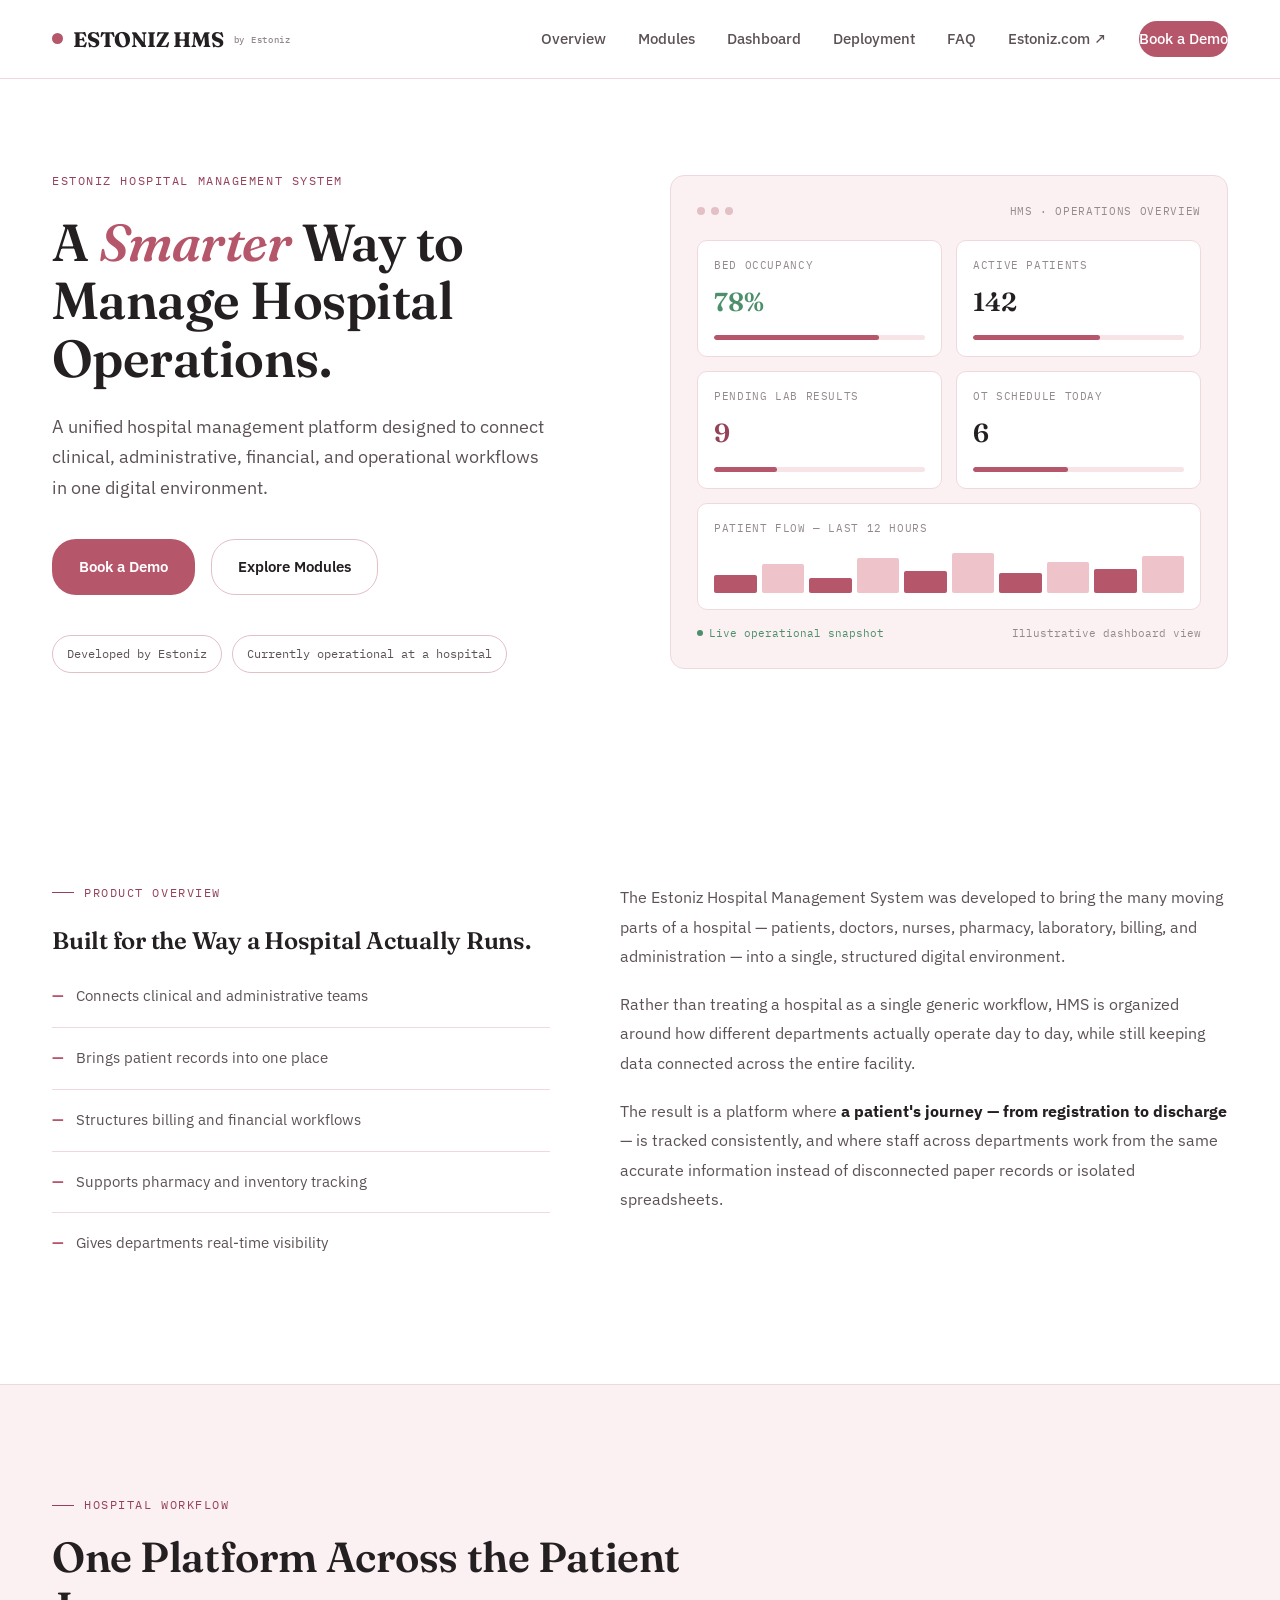
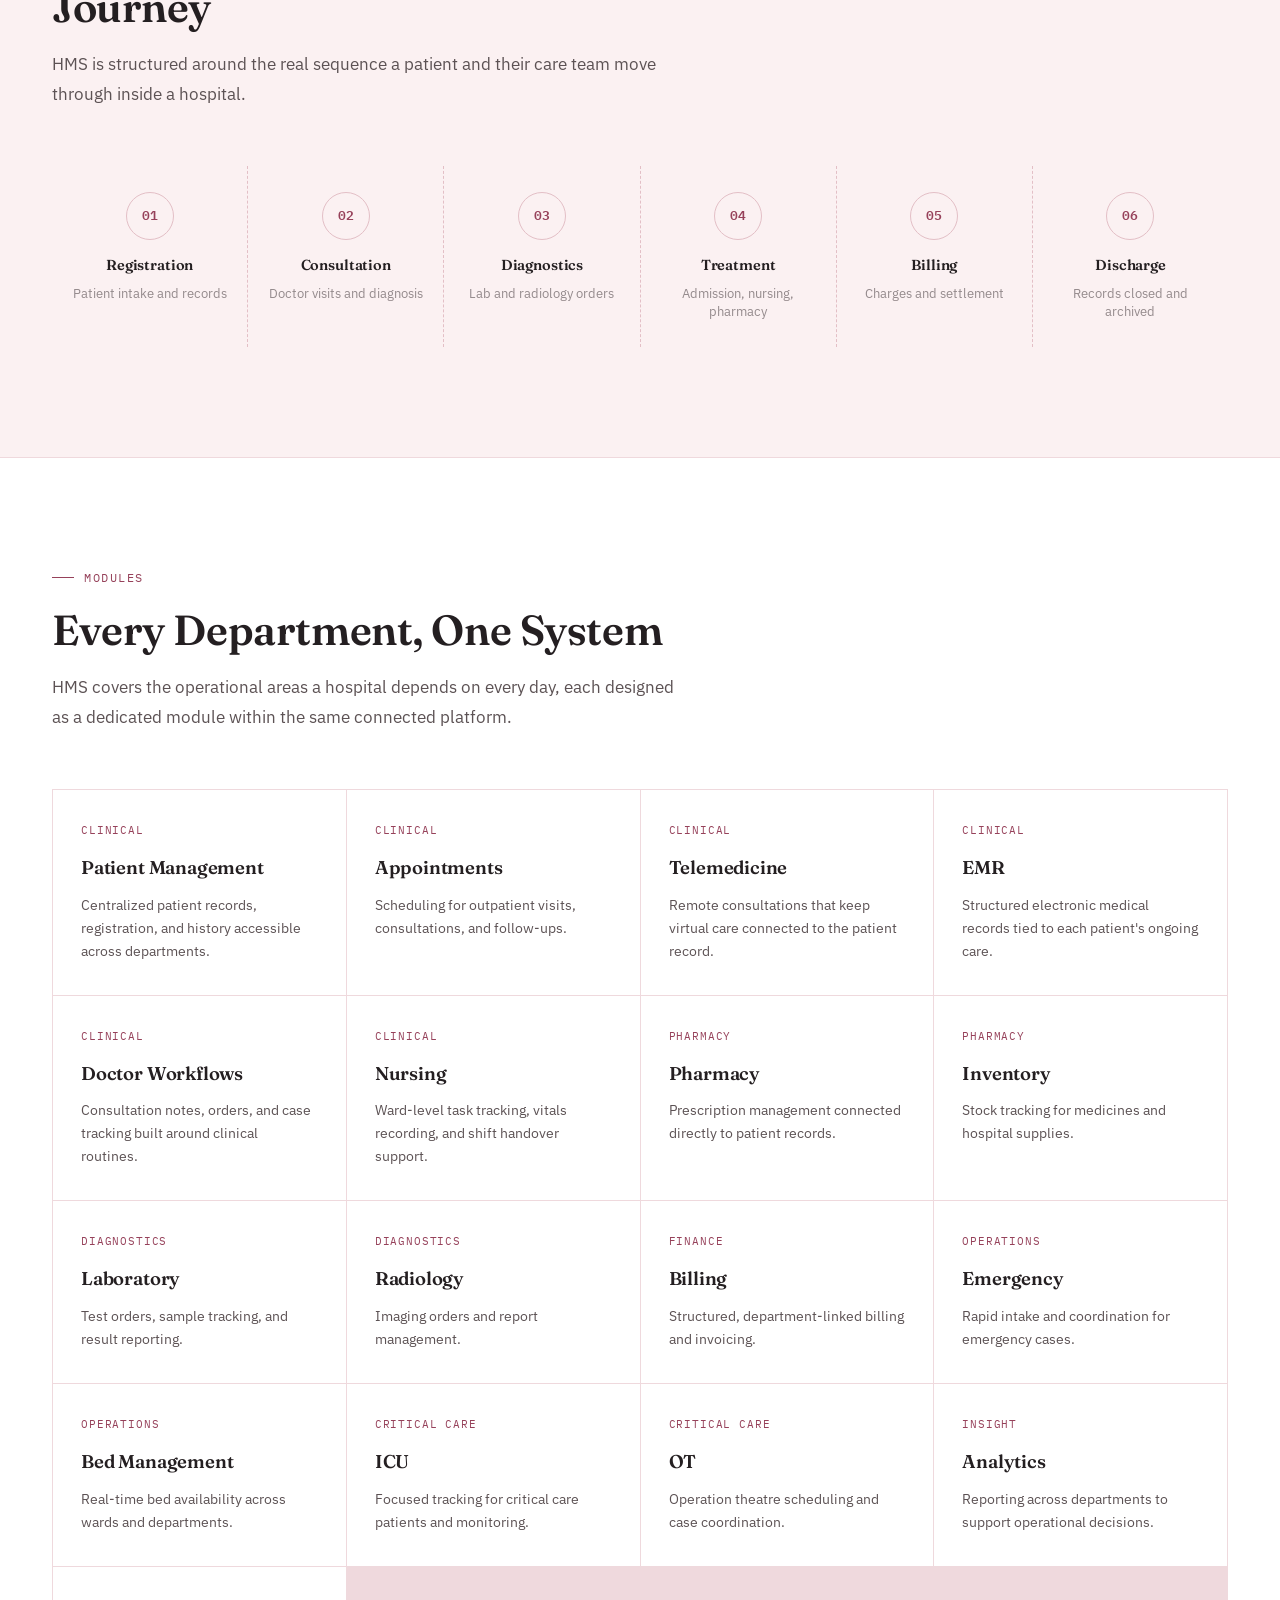
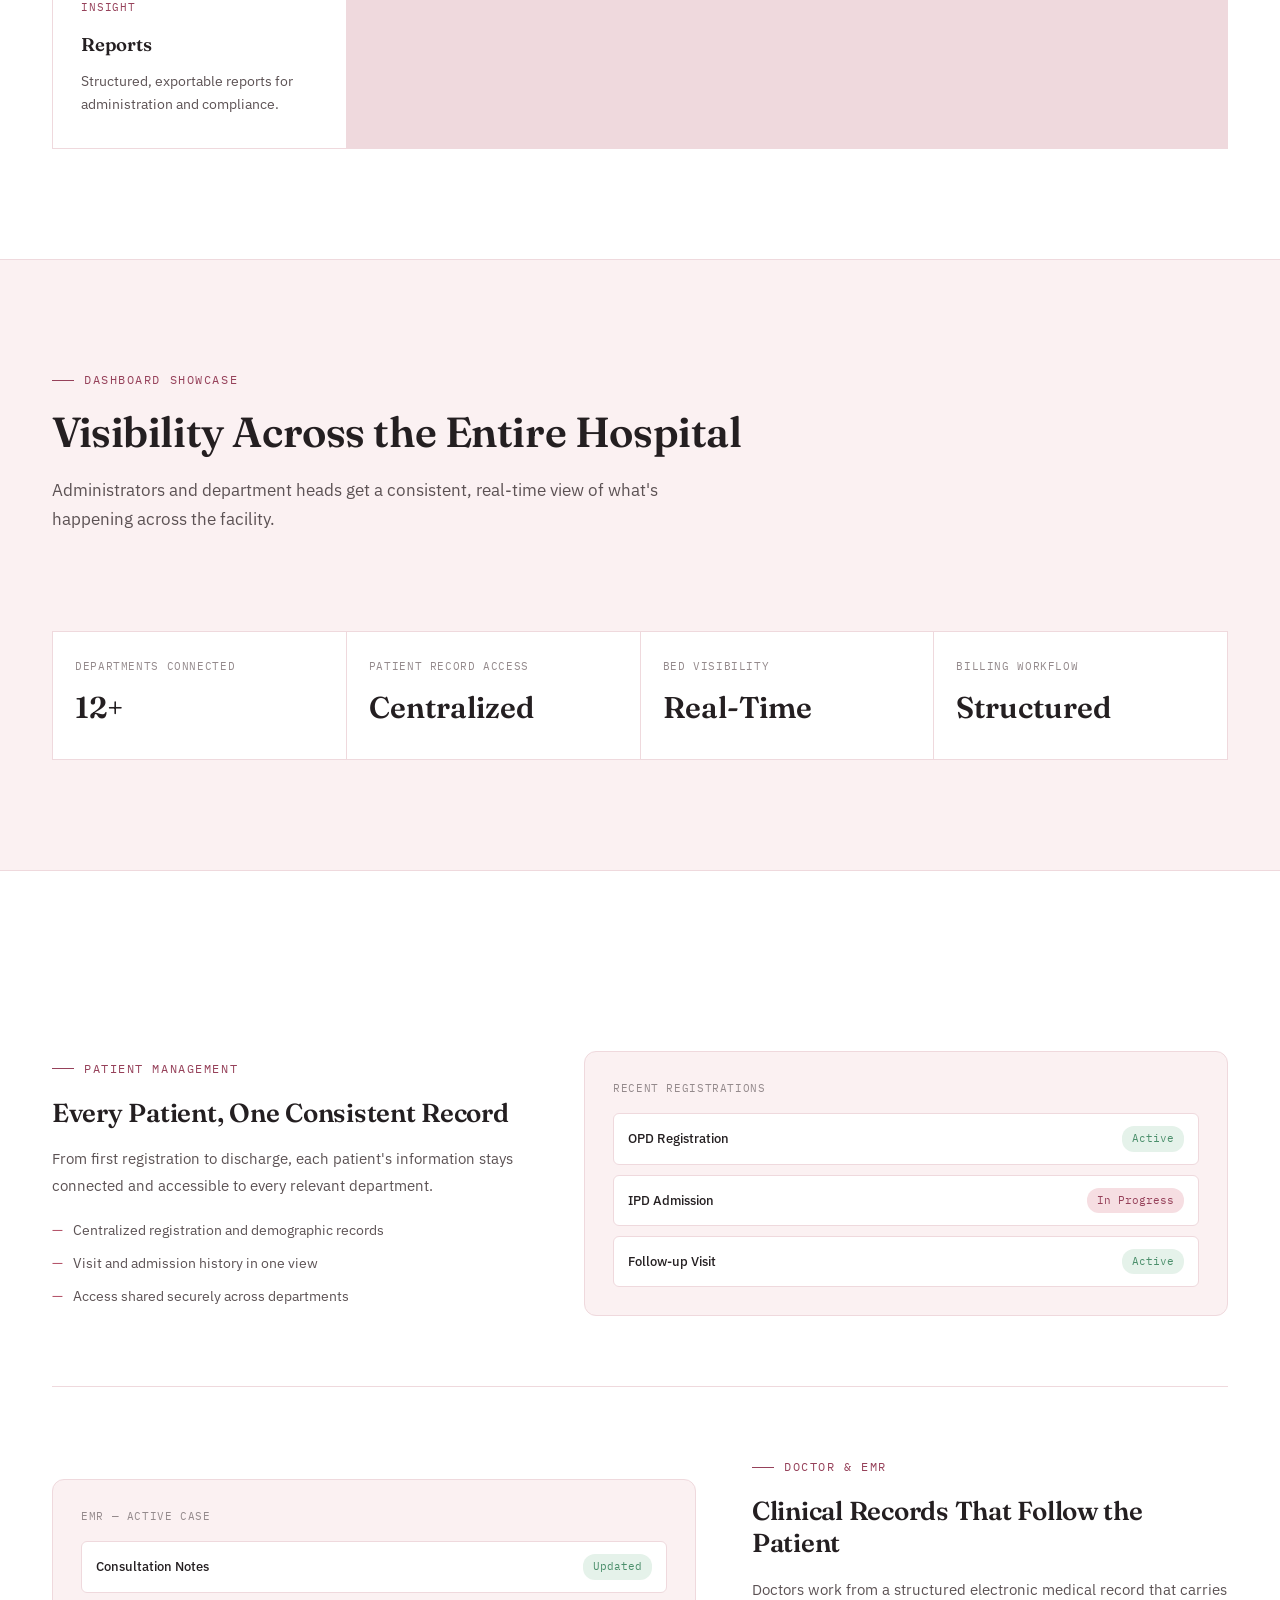
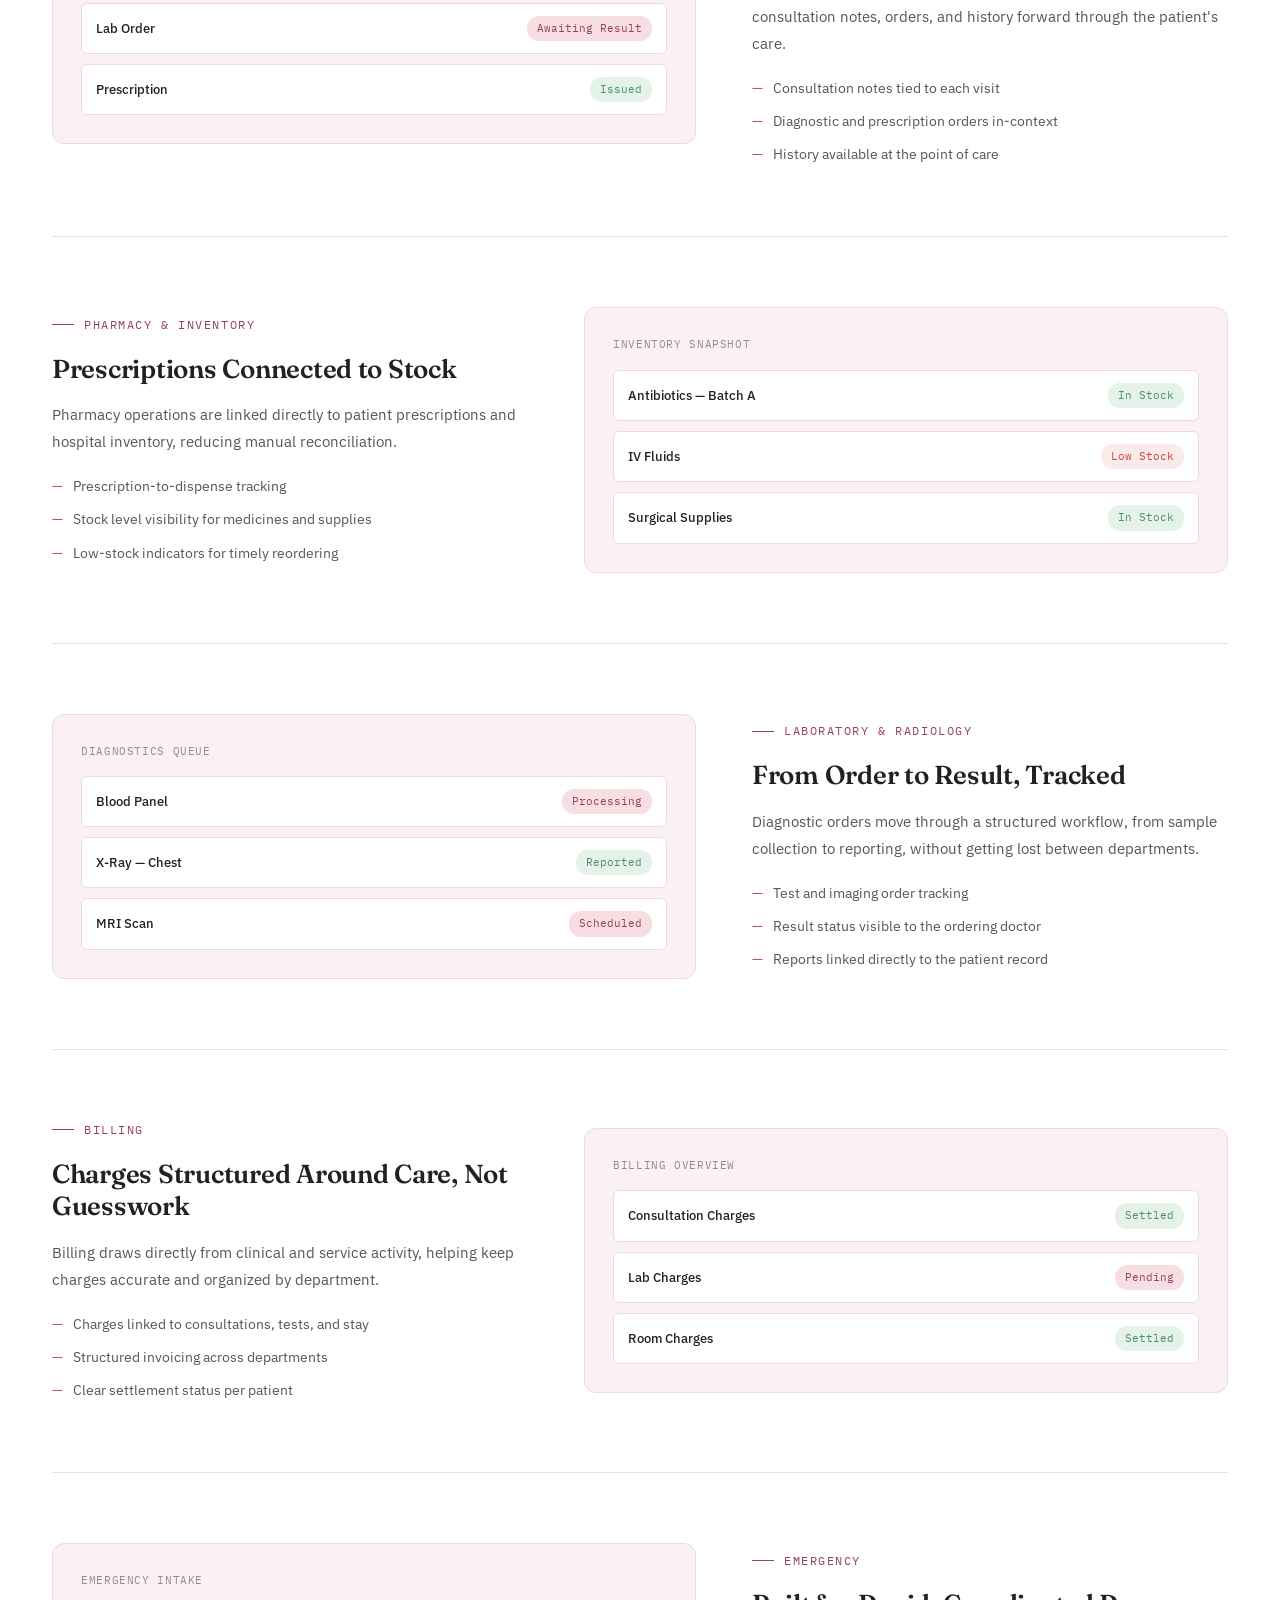
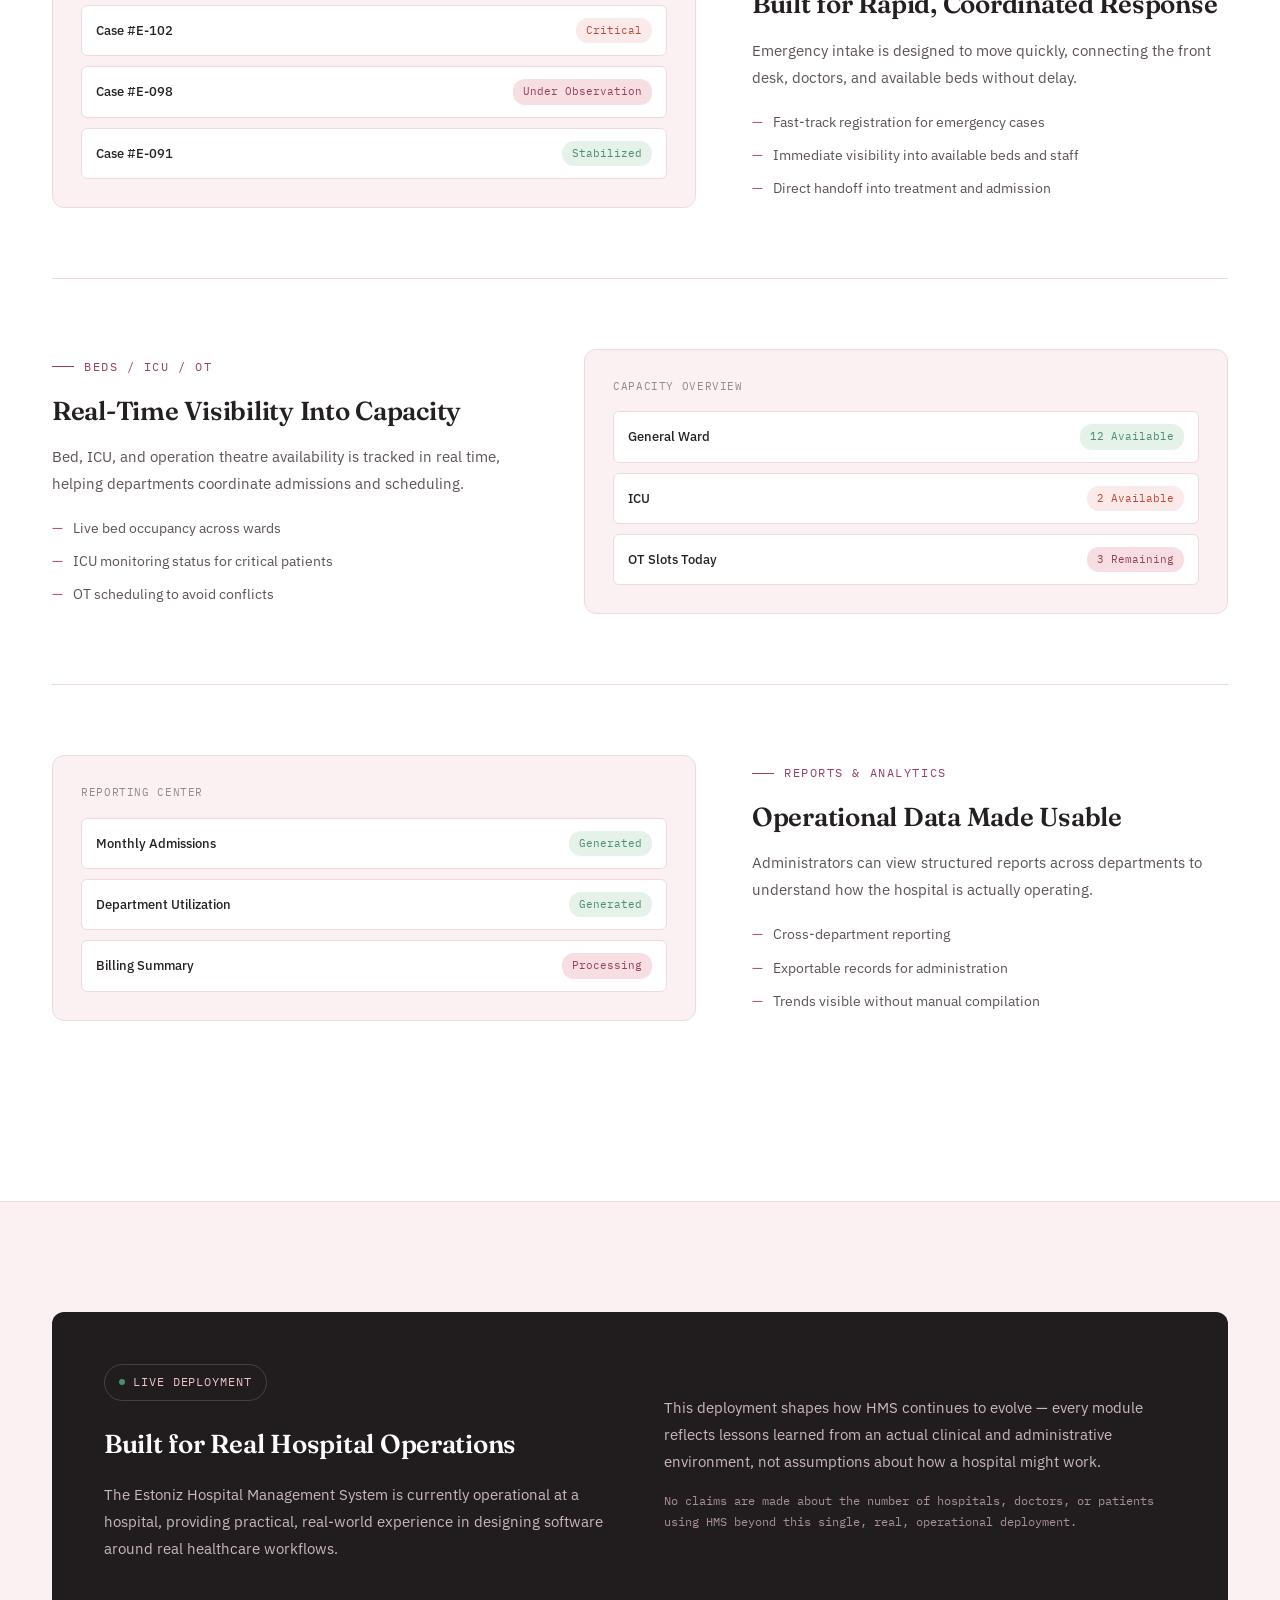
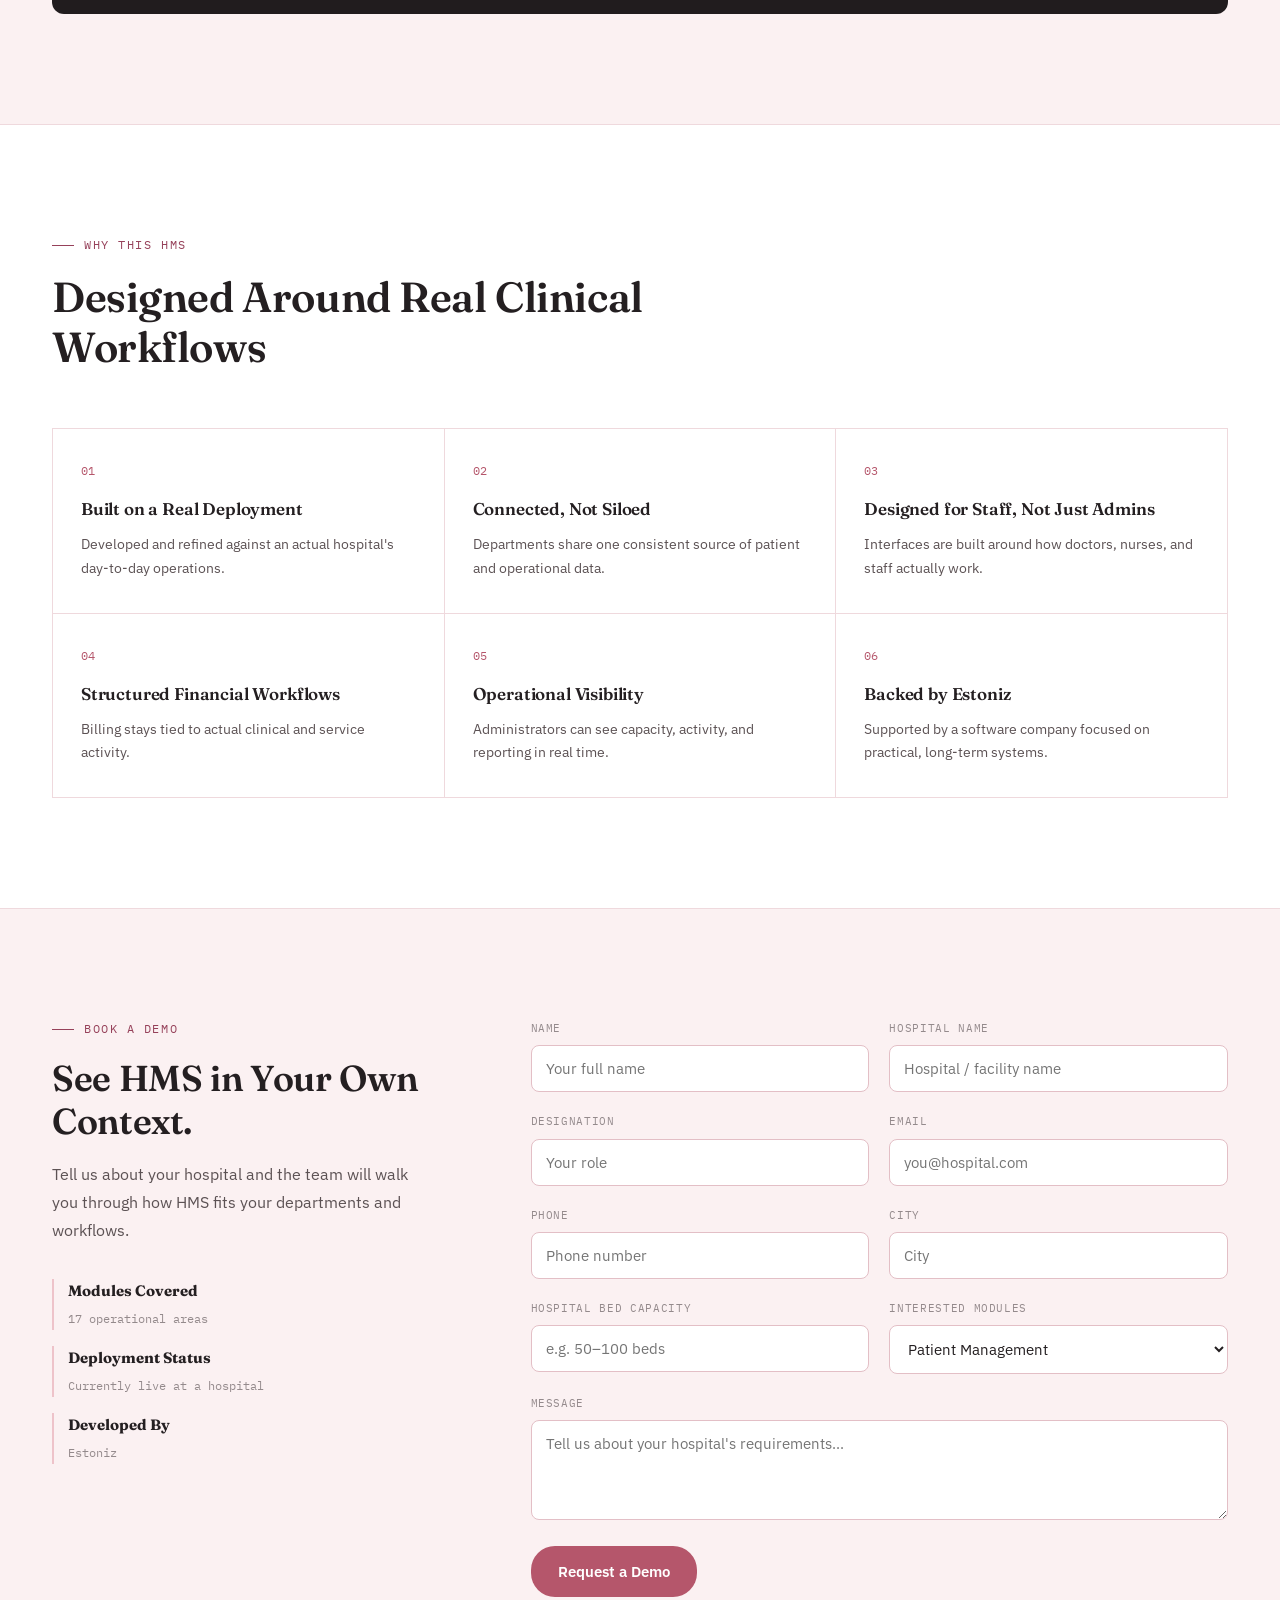
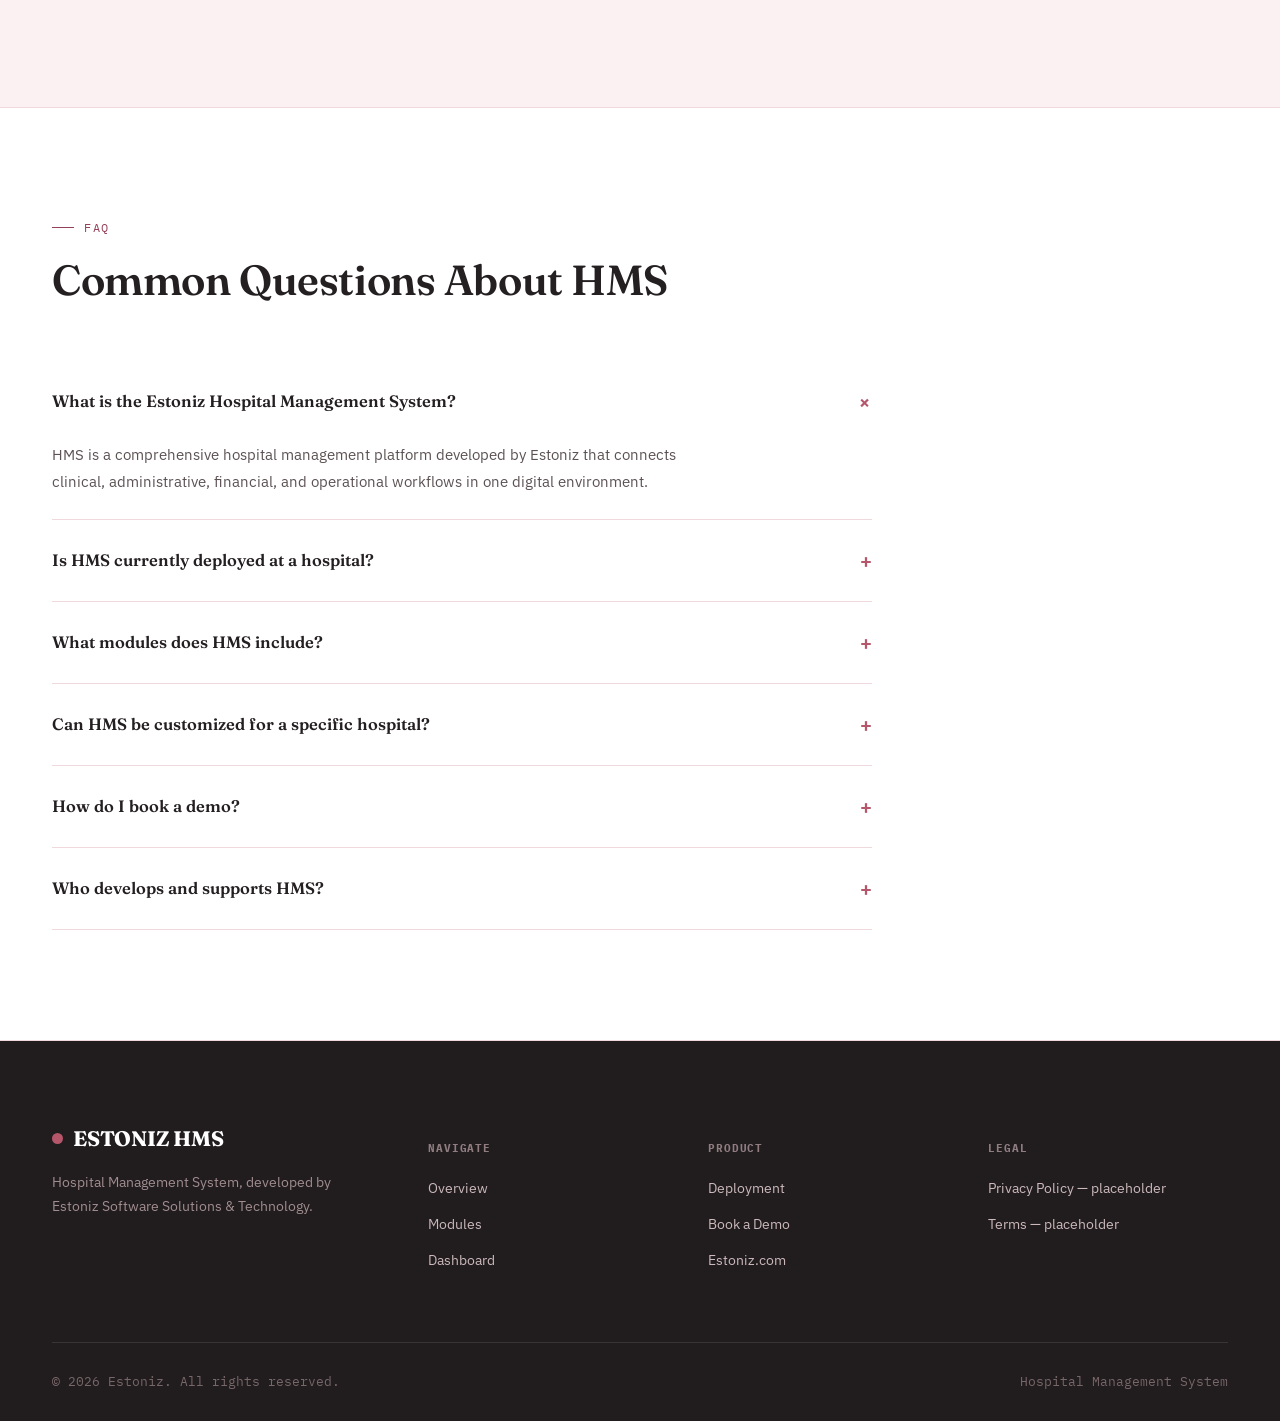
==== hms/index.html @ 1733ef95 "Publish current website project" ====
<!DOCTYPE html>
<html lang="en">
<head>
<meta charset="UTF-8">
<meta name="viewport" content="width=device-width, initial-scale=1.0">
<title>Estoniz HMS — Hospital Management System</title>
<meta name="description" content="A unified hospital management platform designed to connect clinical, administrative, financial, and operational workflows in one digital environment.">
<link rel="stylesheet" href="css/hms-style.css">
</head>
<body>

<header class="site-header">
  <div class="wrap nav">
    <a href="#top" class="logo"><span class="logo-mark"></span>ESTONIZ HMS<small>by Estoniz</small></a>
    <nav class="nav-links" id="navLinks">
      <a href="#top">Overview</a>
      <a href="#modules">Modules</a>
      <a href="#showcase">Dashboard</a>
      <a href="#deployment">Deployment</a>
      <a href="#faq">FAQ</a>
      <a href="../index.html">Estoniz.com ↗</a>
      <a href="#demo" class="nav-cta">Book a Demo</a>
    </nav>
    <button class="nav-toggle" id="navToggle" aria-label="Toggle menu"><span></span><span></span><span></span></button>
  </div>
</header>

<main id="top">

  <!-- ============ HERO ============ -->
  <section class="hero">
    <div class="wrap hero-grid">
      <div>
        <div class="hero-eyebrow">Estoniz Hospital Management System</div>
        <h1>A <em>Smarter</em> Way to Manage Hospital Operations.</h1>
        <p class="sub">A unified hospital management platform designed to connect clinical, administrative, financial, and operational workflows in one digital environment.</p>
        <div class="hero-actions">
          <a href="#demo" class="btn btn-primary">Book a Demo</a>
          <a href="#modules" class="btn btn-ghost">Explore Modules</a>
        </div>
        <div class="hero-tags">
          <span class="hero-tag">Developed by Estoniz</span>
          <span class="hero-tag">Currently operational at a hospital</span>
        </div>
      </div>
      <div class="dash-panel reveal">
        <div class="dash-topbar">
          <div class="dots"><span></span><span></span><span></span></div>
          <div class="title">HMS · OPERATIONS OVERVIEW</div>
        </div>
        <div class="dash-grid">
          <div class="dash-card">
            <div class="label">Bed Occupancy</div>
            <div class="value good">78%</div>
            <div class="bar"><span style="width:78%"></span></div>
          </div>
          <div class="dash-card">
            <div class="label">Active Patients</div>
            <div class="value">142</div>
            <div class="bar"><span style="width:60%"></span></div>
          </div>
          <div class="dash-card">
            <div class="label">Pending Lab Results</div>
            <div class="value warn">9</div>
            <div class="bar"><span style="width:30%"></span></div>
          </div>
          <div class="dash-card">
            <div class="label">OT Schedule Today</div>
            <div class="value">6</div>
            <div class="bar"><span style="width:45%"></span></div>
          </div>
        </div>
        <div class="dash-wide">
          <span class="label">Patient Flow — Last 12 Hours</span>
          <div class="pulse-row">
            <span style="height:40%"></span><span style="height:65%"></span><span style="height:35%"></span>
            <span style="height:80%"></span><span style="height:50%"></span><span style="height:90%"></span>
            <span style="height:45%"></span><span style="height:70%"></span><span style="height:55%"></span>
            <span style="height:85%"></span>
          </div>
        </div>
        <div class="dash-foot">
          <span class="live"><span class="d"></span>Live operational snapshot</span>
          <span>Illustrative dashboard view</span>
        </div>
      </div>
    </div>
  </section>

  <!-- ============ PRODUCT OVERVIEW ============ -->
  <section class="section">
    <div class="wrap overview-grid">
      <div class="reveal">
        <div class="eyebrow">Product Overview</div>
        <h2>Built for the Way a Hospital Actually Runs.</h2>
        <ul class="overview-list">
          <li><span class="mark">—</span>Connects clinical and administrative teams</li>
          <li><span class="mark">—</span>Brings patient records into one place</li>
          <li><span class="mark">—</span>Structures billing and financial workflows</li>
          <li><span class="mark">—</span>Supports pharmacy and inventory tracking</li>
          <li><span class="mark">—</span>Gives departments real-time visibility</li>
        </ul>
      </div>
      <div class="overview-copy reveal">
        <p>The Estoniz Hospital Management System was developed to bring the many moving parts of a hospital — patients, doctors, nurses, pharmacy, laboratory, billing, and administration — into a single, structured digital environment.</p>
        <p>Rather than treating a hospital as a single generic workflow, HMS is organized around how different departments actually operate day to day, while still keeping data connected across the entire facility.</p>
        <p>The result is a platform where <strong>a patient's journey — from registration to discharge</strong> — is tracked consistently, and where staff across departments work from the same accurate information instead of disconnected paper records or isolated spreadsheets.</p>
      </div>
    </div>
  </section>

  <!-- ============ HOSPITAL WORKFLOW ============ -->
  <section class="section blush">
    <div class="wrap">
      <div class="section-head reveal">
        <div class="eyebrow">Hospital Workflow</div>
        <h2>One Platform Across the Patient Journey</h2>
        <p class="lede">HMS is structured around the real sequence a patient and their care team move through inside a hospital.</p>
      </div>
      <div class="workflow-track reveal">
        <div class="workflow-step"><div class="wf-icon">01</div><h4>Registration</h4><p>Patient intake and records</p></div>
        <div class="workflow-step"><div class="wf-icon">02</div><h4>Consultation</h4><p>Doctor visits and diagnosis</p></div>
        <div class="workflow-step"><div class="wf-icon">03</div><h4>Diagnostics</h4><p>Lab and radiology orders</p></div>
        <div class="workflow-step"><div class="wf-icon">04</div><h4>Treatment</h4><p>Admission, nursing, pharmacy</p></div>
        <div class="workflow-step"><div class="wf-icon">05</div><h4>Billing</h4><p>Charges and settlement</p></div>
        <div class="workflow-step"><div class="wf-icon">06</div><h4>Discharge</h4><p>Records closed and archived</p></div>
      </div>
    </div>
  </section>

  <!-- ============ MODULES ============ -->
  <section class="section" id="modules">
    <div class="wrap">
      <div class="section-head reveal">
        <div class="eyebrow">Modules</div>
        <h2>Every Department, One System</h2>
        <p class="lede">HMS covers the operational areas a hospital depends on every day, each designed as a dedicated module within the same connected platform.</p>
      </div>
      <div class="module-grid reveal">
        <div class="module-card"><span class="m-eyebrow">Clinical</span><h3>Patient Management</h3><p>Centralized patient records, registration, and history accessible across departments.</p></div>
        <div class="module-card"><span class="m-eyebrow">Clinical</span><h3>Appointments</h3><p>Scheduling for outpatient visits, consultations, and follow-ups.</p></div>
        <div class="module-card"><span class="m-eyebrow">Clinical</span><h3>Telemedicine</h3><p>Remote consultations that keep virtual care connected to the patient record.</p></div>
        <div class="module-card"><span class="m-eyebrow">Clinical</span><h3>EMR</h3><p>Structured electronic medical records tied to each patient's ongoing care.</p></div>
        <div class="module-card"><span class="m-eyebrow">Clinical</span><h3>Doctor Workflows</h3><p>Consultation notes, orders, and case tracking built around clinical routines.</p></div>
        <div class="module-card"><span class="m-eyebrow">Clinical</span><h3>Nursing</h3><p>Ward-level task tracking, vitals recording, and shift handover support.</p></div>
        <div class="module-card"><span class="m-eyebrow">Pharmacy</span><h3>Pharmacy</h3><p>Prescription management connected directly to patient records.</p></div>
        <div class="module-card"><span class="m-eyebrow">Pharmacy</span><h3>Inventory</h3><p>Stock tracking for medicines and hospital supplies.</p></div>
        <div class="module-card"><span class="m-eyebrow">Diagnostics</span><h3>Laboratory</h3><p>Test orders, sample tracking, and result reporting.</p></div>
        <div class="module-card"><span class="m-eyebrow">Diagnostics</span><h3>Radiology</h3><p>Imaging orders and report management.</p></div>
        <div class="module-card"><span class="m-eyebrow">Finance</span><h3>Billing</h3><p>Structured, department-linked billing and invoicing.</p></div>
        <div class="module-card"><span class="m-eyebrow">Operations</span><h3>Emergency</h3><p>Rapid intake and coordination for emergency cases.</p></div>
        <div class="module-card"><span class="m-eyebrow">Operations</span><h3>Bed Management</h3><p>Real-time bed availability across wards and departments.</p></div>
        <div class="module-card"><span class="m-eyebrow">Critical Care</span><h3>ICU</h3><p>Focused tracking for critical care patients and monitoring.</p></div>
        <div class="module-card"><span class="m-eyebrow">Critical Care</span><h3>OT</h3><p>Operation theatre scheduling and case coordination.</p></div>
        <div class="module-card"><span class="m-eyebrow">Insight</span><h3>Analytics</h3><p>Reporting across departments to support operational decisions.</p></div>
        <div class="module-card"><span class="m-eyebrow">Insight</span><h3>Reports</h3><p>Structured, exportable reports for administration and compliance.</p></div>
      </div>
    </div>
  </section>

  <!-- ============ DASHBOARD SHOWCASE ============ -->
  <section class="section blush" id="showcase">
    <div class="wrap showcase-wrap">
      <div class="section-head reveal">
        <div class="eyebrow">Dashboard Showcase</div>
        <h2>Visibility Across the Entire Hospital</h2>
        <p class="lede">Administrators and department heads get a consistent, real-time view of what's happening across the facility.</p>
      </div>
      <div class="metric-row reveal">
        <div class="metric-card"><div class="m-label">Departments Connected</div><div class="m-value">12+</div></div>
        <div class="metric-card"><div class="m-label">Patient Record Access</div><div class="m-value">Centralized</div></div>
        <div class="metric-card"><div class="m-label">Bed Visibility</div><div class="m-value">Real-Time</div></div>
        <div class="metric-card"><div class="m-label">Billing Workflow</div><div class="m-value">Structured</div></div>
      </div>
    </div>
  </section>

  <!-- ============ DEEP MODULE SECTIONS ============ -->
  <section class="section">
    <div class="wrap">

      <div class="deep-module reveal">
        <div>
          <div class="eyebrow">Patient Management</div>
          <h3>Every Patient, One Consistent Record</h3>
          <p>From first registration to discharge, each patient's information stays connected and accessible to every relevant department.</p>
          <ul class="deep-features">
            <li>Centralized registration and demographic records</li>
            <li>Visit and admission history in one view</li>
            <li>Access shared securely across departments</li>
          </ul>
        </div>
        <div class="deep-visual">
          <div class="dv-title">Recent Registrations</div>
          <div class="dv-list">
            <div class="dv-row"><span class="dv-name">OPD Registration</span><span class="dv-status ok">Active</span></div>
            <div class="dv-row"><span class="dv-name">IPD Admission</span><span class="dv-status pending">In Progress</span></div>
            <div class="dv-row"><span class="dv-name">Follow-up Visit</span><span class="dv-status ok">Active</span></div>
          </div>
        </div>
      </div>

      <div class="deep-module reverse reveal">
        <div>
          <div class="eyebrow">Doctor &amp; EMR</div>
          <h3>Clinical Records That Follow the Patient</h3>
          <p>Doctors work from a structured electronic medical record that carries consultation notes, orders, and history forward through the patient's care.</p>
          <ul class="deep-features">
            <li>Consultation notes tied to each visit</li>
            <li>Diagnostic and prescription orders in-context</li>
            <li>History available at the point of care</li>
          </ul>
        </div>
        <div class="deep-visual">
          <div class="dv-title">EMR — Active Case</div>
          <div class="dv-list">
            <div class="dv-row"><span class="dv-name">Consultation Notes</span><span class="dv-status ok">Updated</span></div>
            <div class="dv-row"><span class="dv-name">Lab Order</span><span class="dv-status pending">Awaiting Result</span></div>
            <div class="dv-row"><span class="dv-name">Prescription</span><span class="dv-status ok">Issued</span></div>
          </div>
        </div>
      </div>

      <div class="deep-module reveal">
        <div>
          <div class="eyebrow">Pharmacy &amp; Inventory</div>
          <h3>Prescriptions Connected to Stock</h3>
          <p>Pharmacy operations are linked directly to patient prescriptions and hospital inventory, reducing manual reconciliation.</p>
          <ul class="deep-features">
            <li>Prescription-to-dispense tracking</li>
            <li>Stock level visibility for medicines and supplies</li>
            <li>Low-stock indicators for timely reordering</li>
          </ul>
        </div>
        <div class="deep-visual">
          <div class="dv-title">Inventory Snapshot</div>
          <div class="dv-list">
            <div class="dv-row"><span class="dv-name">Antibiotics — Batch A</span><span class="dv-status ok">In Stock</span></div>
            <div class="dv-row"><span class="dv-name">IV Fluids</span><span class="dv-status alert">Low Stock</span></div>
            <div class="dv-row"><span class="dv-name">Surgical Supplies</span><span class="dv-status ok">In Stock</span></div>
          </div>
        </div>
      </div>

      <div class="deep-module reverse reveal">
        <div>
          <div class="eyebrow">Laboratory &amp; Radiology</div>
          <h3>From Order to Result, Tracked</h3>
          <p>Diagnostic orders move through a structured workflow, from sample collection to reporting, without getting lost between departments.</p>
          <ul class="deep-features">
            <li>Test and imaging order tracking</li>
            <li>Result status visible to the ordering doctor</li>
            <li>Reports linked directly to the patient record</li>
          </ul>
        </div>
        <div class="deep-visual">
          <div class="dv-title">Diagnostics Queue</div>
          <div class="dv-list">
            <div class="dv-row"><span class="dv-name">Blood Panel</span><span class="dv-status pending">Processing</span></div>
            <div class="dv-row"><span class="dv-name">X-Ray — Chest</span><span class="dv-status ok">Reported</span></div>
            <div class="dv-row"><span class="dv-name">MRI Scan</span><span class="dv-status pending">Scheduled</span></div>
          </div>
        </div>
      </div>

      <div class="deep-module reveal">
        <div>
          <div class="eyebrow">Billing</div>
          <h3>Charges Structured Around Care, Not Guesswork</h3>
          <p>Billing draws directly from clinical and service activity, helping keep charges accurate and organized by department.</p>
          <ul class="deep-features">
            <li>Charges linked to consultations, tests, and stay</li>
            <li>Structured invoicing across departments</li>
            <li>Clear settlement status per patient</li>
          </ul>
        </div>
        <div class="deep-visual">
          <div class="dv-title">Billing Overview</div>
          <div class="dv-list">
            <div class="dv-row"><span class="dv-name">Consultation Charges</span><span class="dv-status ok">Settled</span></div>
            <div class="dv-row"><span class="dv-name">Lab Charges</span><span class="dv-status pending">Pending</span></div>
            <div class="dv-row"><span class="dv-name">Room Charges</span><span class="dv-status ok">Settled</span></div>
          </div>
        </div>
      </div>

      <div class="deep-module reverse reveal">
        <div>
          <div class="eyebrow">Emergency</div>
          <h3>Built for Rapid, Coordinated Response</h3>
          <p>Emergency intake is designed to move quickly, connecting the front desk, doctors, and available beds without delay.</p>
          <ul class="deep-features">
            <li>Fast-track registration for emergency cases</li>
            <li>Immediate visibility into available beds and staff</li>
            <li>Direct handoff into treatment and admission</li>
          </ul>
        </div>
        <div class="deep-visual">
          <div class="dv-title">Emergency Intake</div>
          <div class="dv-list">
            <div class="dv-row"><span class="dv-name">Case #E-102</span><span class="dv-status alert">Critical</span></div>
            <div class="dv-row"><span class="dv-name">Case #E-098</span><span class="dv-status pending">Under Observation</span></div>
            <div class="dv-row"><span class="dv-name">Case #E-091</span><span class="dv-status ok">Stabilized</span></div>
          </div>
        </div>
      </div>

      <div class="deep-module reveal">
        <div>
          <div class="eyebrow">Beds / ICU / OT</div>
          <h3>Real-Time Visibility Into Capacity</h3>
          <p>Bed, ICU, and operation theatre availability is tracked in real time, helping departments coordinate admissions and scheduling.</p>
          <ul class="deep-features">
            <li>Live bed occupancy across wards</li>
            <li>ICU monitoring status for critical patients</li>
            <li>OT scheduling to avoid conflicts</li>
          </ul>
        </div>
        <div class="deep-visual">
          <div class="dv-title">Capacity Overview</div>
          <div class="dv-list">
            <div class="dv-row"><span class="dv-name">General Ward</span><span class="dv-status ok">12 Available</span></div>
            <div class="dv-row"><span class="dv-name">ICU</span><span class="dv-status alert">2 Available</span></div>
            <div class="dv-row"><span class="dv-name">OT Slots Today</span><span class="dv-status pending">3 Remaining</span></div>
          </div>
        </div>
      </div>

      <div class="deep-module reverse reveal">
        <div>
          <div class="eyebrow">Reports &amp; Analytics</div>
          <h3>Operational Data Made Usable</h3>
          <p>Administrators can view structured reports across departments to understand how the hospital is actually operating.</p>
          <ul class="deep-features">
            <li>Cross-department reporting</li>
            <li>Exportable records for administration</li>
            <li>Trends visible without manual compilation</li>
          </ul>
        </div>
        <div class="deep-visual">
          <div class="dv-title">Reporting Center</div>
          <div class="dv-list">
            <div class="dv-row"><span class="dv-name">Monthly Admissions</span><span class="dv-status ok">Generated</span></div>
            <div class="dv-row"><span class="dv-name">Department Utilization</span><span class="dv-status ok">Generated</span></div>
            <div class="dv-row"><span class="dv-name">Billing Summary</span><span class="dv-status pending">Processing</span></div>
          </div>
        </div>
      </div>

    </div>
  </section>

  <!-- ============ REAL-WORLD DEPLOYMENT ============ -->
  <section class="section blush" id="deployment">
    <div class="wrap">
      <div class="deploy-box reveal">
        <div>
          <div class="deploy-badge"><span class="d"></span>Live Deployment</div>
          <h3>Built for Real Hospital Operations</h3>
          <p>The Estoniz Hospital Management System is currently operational at a hospital, providing practical, real-world experience in designing software around real healthcare workflows.</p>
        </div>
        <div>
          <p>This deployment shapes how HMS continues to evolve — every module reflects lessons learned from an actual clinical and administrative environment, not assumptions about how a hospital might work.</p>
          <div class="deploy-note">No claims are made about the number of hospitals, doctors, or patients using HMS beyond this single, real, operational deployment.</div>
        </div>
      </div>
    </div>
  </section>

  <!-- ============ WHY THIS HMS ============ -->
  <section class="section">
    <div class="wrap">
      <div class="section-head reveal">
        <div class="eyebrow">Why This HMS</div>
        <h2>Designed Around Real Clinical Workflows</h2>
      </div>
      <div class="why-grid reveal">
        <div class="why-card"><span class="w-num">01</span><h4>Built on a Real Deployment</h4><p>Developed and refined against an actual hospital's day-to-day operations.</p></div>
        <div class="why-card"><span class="w-num">02</span><h4>Connected, Not Siloed</h4><p>Departments share one consistent source of patient and operational data.</p></div>
        <div class="why-card"><span class="w-num">03</span><h4>Designed for Staff, Not Just Admins</h4><p>Interfaces are built around how doctors, nurses, and staff actually work.</p></div>
        <div class="why-card"><span class="w-num">04</span><h4>Structured Financial Workflows</h4><p>Billing stays tied to actual clinical and service activity.</p></div>
        <div class="why-card"><span class="w-num">05</span><h4>Operational Visibility</h4><p>Administrators can see capacity, activity, and reporting in real time.</p></div>
        <div class="why-card"><span class="w-num">06</span><h4>Backed by Estoniz</h4><p>Supported by a software company focused on practical, long-term systems.</p></div>
      </div>
    </div>
  </section>

  <!-- ============ BOOK A DEMO ============ -->
  <section class="section blush" id="demo">
    <div class="wrap demo-layout">
      <div class="demo-info reveal">
        <div class="eyebrow">Book a Demo</div>
        <h2>See HMS in Your Own Context.</h2>
        <p>Tell us about your hospital and the team will walk you through how HMS fits your departments and workflows.</p>
        <div class="demo-stats">
          <div><b>Modules Covered</b><span>17 operational areas</span></div>
          <div><b>Deployment Status</b><span>Currently live at a hospital</span></div>
          <div><b>Developed By</b><span>Estoniz</span></div>
        </div>
      </div>
      <form class="reveal" onsubmit="return false;">
        <div class="form-grid">
          <div class="field"><label for="dname">Name</label><input type="text" id="dname" placeholder="Your full name"></div>
          <div class="field"><label for="hname">Hospital Name</label><input type="text" id="hname" placeholder="Hospital / facility name"></div>
          <div class="field"><label for="designation">Designation</label><input type="text" id="designation" placeholder="Your role"></div>
          <div class="field"><label for="demail">Email</label><input type="email" id="demail" placeholder="you@hospital.com"></div>
          <div class="field"><label for="dphone">Phone</label><input type="tel" id="dphone" placeholder="Phone number"></div>
          <div class="field"><label for="city">City</label><input type="text" id="city" placeholder="City"></div>
          <div class="field"><label for="beds">Hospital Bed Capacity</label><input type="text" id="beds" placeholder="e.g. 50–100 beds"></div>
          <div class="field">
            <label for="modules">Interested Modules</label>
            <select id="modules">
              <option>Patient Management</option>
              <option>Telemedicine</option>
              <option>EMR &amp; Doctor Workflows</option>
              <option>Pharmacy &amp; Inventory</option>
              <option>Laboratory &amp; Radiology</option>
              <option>Billing</option>
              <option>Emergency &amp; Beds</option>
              <option>Reports &amp; Analytics</option>
              <option>All Modules</option>
            </select>
          </div>
          <div class="field full"><label for="dmessage">Message</label><textarea id="dmessage" placeholder="Tell us about your hospital's requirements..."></textarea></div>
          <div class="form-actions">
            <button type="submit" class="btn btn-primary">Request a Demo</button>
          </div>
        </div>
      </form>
    </div>
  </section>

  <!-- ============ FAQ ============ -->
  <section class="section" id="faq">
    <div class="wrap">
      <div class="section-head reveal">
        <div class="eyebrow">FAQ</div>
        <h2>Common Questions About HMS</h2>
      </div>
      <div class="faq-list reveal">
        <details class="faq-item" open>
          <summary>What is the Estoniz Hospital Management System?</summary>
          <p>HMS is a comprehensive hospital management platform developed by Estoniz that connects clinical, administrative, financial, and operational workflows in one digital environment.</p>
        </details>
        <details class="faq-item">
          <summary>Is HMS currently deployed at a hospital?</summary>
          <p>Yes. HMS is currently operational at a hospital, supporting real day-to-day clinical and administrative workflows.</p>
        </details>
        <details class="faq-item">
          <summary>What modules does HMS include?</summary>
          <p>HMS covers patient management, appointments, telemedicine, EMR, doctor workflows, nursing, pharmacy, inventory, laboratory, radiology, billing, emergency, bed management, ICU, OT, and reporting and analytics.</p>
        </details>
        <details class="faq-item">
          <summary>Can HMS be customized for a specific hospital?</summary>
          <p>Estoniz builds and adapts HMS around the operational workflows of the organization it's implemented for, rather than applying a fixed, one-size-fits-all setup.</p>
        </details>
        <details class="faq-item">
          <summary>How do I book a demo?</summary>
          <p>Use the demo request form above with your hospital's details, and the Estoniz team will follow up to arrange a walkthrough.</p>
        </details>
        <details class="faq-item">
          <summary>Who develops and supports HMS?</summary>
          <p>HMS is developed and supported by Estoniz, a software solutions company focused on practical, real-world digital systems.</p>
        </details>
      </div>
    </div>
  </section>

</main>

<footer class="site-footer">
  <div class="wrap">
    <div class="footer-top">
      <div class="footer-brand">
        <a href="#top" class="logo"><span class="logo-mark"></span>ESTONIZ HMS</a>
        <p>Hospital Management System, developed by Estoniz Software Solutions &amp; Technology.</p>
      </div>
      <div class="footer-col">
        <h5>Navigate</h5>
        <a href="#top">Overview</a>
        <a href="#modules">Modules</a>
        <a href="#showcase">Dashboard</a>
      </div>
      <div class="footer-col">
        <h5>Product</h5>
        <a href="#deployment">Deployment</a>
        <a href="#demo">Book a Demo</a>
        <a href="../index.html">Estoniz.com</a>
      </div>
      <div class="footer-col">
        <h5>Legal</h5>
        <span>Privacy Policy — placeholder</span>
        <span>Terms — placeholder</span>
      </div>
    </div>
    <div class="footer-bottom">
      <span>© 2026 Estoniz. All rights reserved.</span>
      <span>Hospital Management System</span>
    </div>
  </div>
</footer>

<script>
  const navToggle = document.getElementById('navToggle');
  const navLinks = document.getElementById('navLinks');
  navToggle.addEventListener('click', () => navLinks.classList.toggle('open'));
  navLinks.querySelectorAll('a').forEach(a => a.addEventListener('click', () => navLinks.classList.remove('open')));

  const observer = new IntersectionObserver((entries) => {
    entries.forEach(entry => {
      if (entry.isIntersecting){
        entry.target.classList.add('is-visible');
        observer.unobserve(entry.target);
      }
    });
  }, {threshold:0.12});
  document.querySelectorAll('.reveal').forEach(el => observer.observe(el));
</script>

</body>
</html>
---- hms/css/hms-style.css ----
/* ============================================================
   ESTONIZ HOSPITAL MANAGEMENT SYSTEM — PRODUCT WEBSITE
   Design tokens: white + very light pink + soft healthcare tones
   Display: Fraunces (warmth/trust) | Body: IBM Plex Sans | Data: IBM Plex Mono
   ============================================================ */

@import url('https://fonts.googleapis.com/css2?family=Fraunces:opsz,wght@9..144,400;9..144,500;9..144,600;9..144,700&family=IBM+Plex+Sans:wght@400;500;600;700&family=IBM+Plex+Mono:wght@400;500;600&display=swap');

:root{
  --ink:#241f21;
  --ink-soft:#5c5254;
  --ink-faint:#948a8c;
  --paper:#ffffff;
  --blush:#fbf1f2;
  --blush-deep:#f6e4e7;
  --line:#efd9dd;
  --line-strong:#e3bfc6;
  --rose:#b5566b;
  --rose-deep:#96415a;
  --rose-tint:#f6dee2;
  --rose-tint-2:#eec3ca;
  --slate:#3a3436;
  --slate-panel:#211c1e;
  --good:#4b8f6b;

  --font-display:'Fraunces', serif;
  --font-body:'IBM Plex Sans', sans-serif;
  --font-mono:'IBM Plex Mono', monospace;

  --radius:4px;
  --container:1240px;
}

*,*::before,*::after{box-sizing:border-box;}
html{scroll-behavior:smooth;}
@media (prefers-reduced-motion: reduce){
  html{scroll-behavior:auto;}
  *,*::before,*::after{animation-duration:0.001ms !important; animation-iteration-count:1 !important; transition-duration:0.001ms !important;}
}
body{
  margin:0;
  font-family:var(--font-body);
  color:var(--ink);
  background:var(--paper);
  line-height:1.65;
  -webkit-font-smoothing:antialiased;
}
img{max-width:100%; display:block;}
a{color:inherit; text-decoration:none;}
ul{margin:0; padding:0; list-style:none;}
h1,h2,h3,h4{font-family:var(--font-display); margin:0; font-weight:600; letter-spacing:-0.01em;}
p{margin:0;}
button{font-family:inherit; cursor:pointer;}

.wrap{max-width:var(--container); margin:0 auto; padding:0 32px;}

.eyebrow{
  font-family:var(--font-mono);
  font-size:12px;
  letter-spacing:0.13em;
  text-transform:uppercase;
  color:var(--rose-deep);
  display:flex; align-items:center; gap:10px;
  margin-bottom:18px;
}
.eyebrow::before{content:""; width:22px; height:1px; background:var(--rose-deep); display:inline-block;}

.section{padding:110px 0; border-bottom:1px solid var(--line);}
.section.tight{padding:80px 0;}
.section.blush{background:var(--blush);}
.section.dark{background:var(--slate-panel); color:#f2e9ea; border-bottom:none;}
.section.dark .eyebrow{color:var(--rose-tint-2);}
.section.dark .eyebrow::before{background:var(--rose-tint-2);}
.section-head{max-width:760px; margin-bottom:56px;}
.section-head h2{font-size:clamp(28px,3.4vw,42px); line-height:1.18;}
.section-head .lede{margin-top:18px; font-size:17px; color:var(--ink-soft); max-width:640px; line-height:1.75;}
.section.dark .section-head .lede{color:#cbb9bc;}

.reveal{opacity:0; transform:translateY(18px); transition:opacity 0.7s ease, transform 0.7s ease;}
.reveal.is-visible{opacity:1; transform:translateY(0);}

/* ============ HEADER ============ */
.site-header{position:sticky; top:0; z-index:100; background:rgba(255,255,255,0.93); backdrop-filter:blur(10px); border-bottom:1px solid var(--line);}
.nav{display:flex; align-items:center; justify-content:space-between; height:78px;}
.logo{font-family:var(--font-display); font-weight:700; font-size:21px; letter-spacing:-0.01em; display:flex; align-items:center; gap:10px;}
.logo-mark{width:11px;height:11px; background:var(--rose); display:inline-block; border-radius:50%;}
.logo small{
  display:block; font-family:var(--font-mono); font-size:9px; letter-spacing:0.08em;
  color:var(--ink-faint); font-weight:500; margin-top:2px;
}
.nav-links{display:flex; gap:32px; align-items:center;}
.nav-links a{font-size:14.5px; font-weight:500; color:var(--ink-soft); position:relative; padding:6px 0;}
.nav-links a:hover{color:var(--ink);}
.nav-links a::after{content:""; position:absolute; left:0; bottom:0; width:0; height:2px; background:var(--rose); transition:width 0.25s ease;}
.nav-links a:hover::after{width:100%;}
.nav-cta{padding:11px 22px; background:var(--rose); color:#fff !important; font-weight:600; font-size:14px; border-radius:20px; transition:background 0.2s ease;}
.nav-cta:hover{background:var(--rose-deep);}
.nav-toggle{display:none;}

/* ============ HERO ============ */
.hero{padding:92px 0 100px; overflow:hidden;}
.hero-grid{display:grid; grid-template-columns:1fr 1fr; gap:60px; align-items:center;}
.hero-eyebrow{font-family:var(--font-mono); font-size:12px; letter-spacing:0.13em; text-transform:uppercase; color:var(--rose-deep); margin-bottom:22px;}
.hero h1{font-size:clamp(34px,4.3vw,52px); line-height:1.12;}
.hero h1 em{font-style:italic; color:var(--rose);}
.hero .sub{margin-top:24px; font-size:17.5px; color:var(--ink-soft); max-width:500px; line-height:1.75;}
.hero-actions{margin-top:36px; display:flex; gap:16px; flex-wrap:wrap;}
.btn{display:inline-flex; align-items:center; gap:8px; padding:15px 26px; font-weight:600; font-size:14.5px; border-radius:24px; border:1px solid transparent; transition:all 0.22s ease;}
.btn-primary{background:var(--rose); color:#fff;}
.btn-primary:hover{background:var(--rose-deep); transform:translateY(-1px);}
.btn-ghost{border-color:var(--line-strong); color:var(--ink);}
.btn-ghost:hover{border-color:var(--rose); color:var(--rose-deep);}
.btn-dark{background:var(--slate-panel); color:#fff;}
.btn-dark:hover{background:var(--rose-deep);}

.hero-tags{display:flex; gap:10px; flex-wrap:wrap; margin-top:40px;}
.hero-tag{font-family:var(--font-mono); font-size:12px; padding:8px 14px; border:1px solid var(--line-strong); border-radius:20px; color:var(--ink-soft);}

/* --- Dashboard mockup --- */
.dash-panel{
  background:var(--blush);
  border:1px solid var(--line);
  border-radius:14px;
  padding:26px;
  position:relative;
}
.dash-topbar{display:flex; justify-content:space-between; align-items:center; margin-bottom:20px;}
.dash-topbar .dots{display:flex; gap:6px;}
.dash-topbar .dots span{width:8px;height:8px;border-radius:50%; background:var(--line-strong); display:inline-block;}
.dash-topbar .title{font-family:var(--font-mono); font-size:11px; color:var(--ink-faint); letter-spacing:0.06em;}
.dash-grid{display:grid; grid-template-columns:1fr 1fr; gap:14px; margin-bottom:14px;}
.dash-card{background:var(--paper); border:1px solid var(--line); border-radius:10px; padding:16px;}
.dash-card .label{font-family:var(--font-mono); font-size:10.5px; text-transform:uppercase; letter-spacing:0.06em; color:var(--ink-faint);}
.dash-card .value{font-family:var(--font-display); font-size:26px; margin-top:6px; font-weight:600;}
.dash-card .value.good{color:var(--good);}
.dash-card .value.warn{color:var(--rose-deep);}
.dash-card .bar{height:5px; background:var(--blush-deep); border-radius:4px; margin-top:12px; overflow:hidden;}
.dash-card .bar span{display:block; height:100%; background:var(--rose); border-radius:4px; animation:fillBar 1.4s ease both;}
@keyframes fillBar{from{width:0;} }
.dash-wide{background:var(--paper); border:1px solid var(--line); border-radius:10px; padding:16px;}
.dash-wide .label{font-family:var(--font-mono); font-size:10.5px; text-transform:uppercase; letter-spacing:0.06em; color:var(--ink-faint); margin-bottom:12px; display:block;}
.pulse-row{display:flex; align-items:flex-end; gap:5px; height:44px;}
.pulse-row span{flex:1; background:var(--rose-tint-2); border-radius:2px; animation:pulseBar 2.4s ease-in-out infinite;}
.pulse-row span:nth-child(odd){background:var(--rose);}
@keyframes pulseBar{0%,100%{transform:scaleY(0.4);} 50%{transform:scaleY(1);}}
.pulse-row span:nth-child(1){animation-delay:0s;} .pulse-row span:nth-child(2){animation-delay:0.1s;}
.pulse-row span:nth-child(3){animation-delay:0.2s;} .pulse-row span:nth-child(4){animation-delay:0.3s;}
.pulse-row span:nth-child(5){animation-delay:0.4s;} .pulse-row span:nth-child(6){animation-delay:0.5s;}
.pulse-row span:nth-child(7){animation-delay:0.6s;} .pulse-row span:nth-child(8){animation-delay:0.7s;}
.pulse-row span:nth-child(9){animation-delay:0.8s;} .pulse-row span:nth-child(10){animation-delay:0.9s;}
.dash-foot{margin-top:14px; display:flex; justify-content:space-between; font-family:var(--font-mono); font-size:11px; color:var(--ink-faint);}
.dash-foot .live{display:flex; align-items:center; gap:6px; color:var(--good);}
.dash-foot .live .d{width:6px;height:6px;border-radius:50%; background:var(--good); animation:blink 1.6s ease-in-out infinite;}
@keyframes blink{0%,100%{opacity:1;} 50%{opacity:0.3;}}

/* ============ OVERVIEW / INTRO ============ */
.overview-grid{display:grid; grid-template-columns:0.9fr 1.1fr; gap:70px;}
.overview-list{display:grid; gap:0; margin-top:6px;}
.overview-list li{padding:18px 0; border-bottom:1px solid var(--line); font-size:15px; color:var(--ink-soft); display:flex; gap:12px;}
.overview-list li:last-child{border-bottom:none;}
.overview-list .mark{color:var(--rose); font-weight:700;}
.overview-copy p{font-size:16px; color:var(--ink-soft); line-height:1.85; margin-bottom:18px;}
.overview-copy p:last-child{margin-bottom:0;}
.overview-copy strong{color:var(--ink);}

/* ============ WORKFLOW ============ */
.workflow-track{display:flex; flex-wrap:wrap; gap:0; position:relative;}
.workflow-step{
  flex:1; min-width:150px; padding:26px 20px; text-align:center; position:relative;
  border-right:1px dashed var(--line-strong);
}
.workflow-step:last-child{border-right:none;}
.workflow-step .wf-icon{
  width:48px;height:48px; border-radius:50%; background:var(--blush); border:1px solid var(--line-strong);
  display:flex; align-items:center; justify-content:center; margin:0 auto 14px;
  font-family:var(--font-mono); font-size:13px; color:var(--rose-deep); font-weight:600;
}
.workflow-step h4{font-size:14.5px; margin-bottom:6px;}
.workflow-step p{font-size:12.5px; color:var(--ink-faint); line-height:1.5;}

/* ============ MODULES ============ */
.module-grid{display:grid; grid-template-columns:repeat(4,1fr); gap:1px; background:var(--line); border:1px solid var(--line);}
.module-card{background:var(--paper); padding:32px 28px; transition:background 0.25s ease;}
.module-card:hover{background:var(--blush);}
.module-card .m-eyebrow{font-family:var(--font-mono); font-size:10.5px; text-transform:uppercase; letter-spacing:0.08em; color:var(--rose-deep); margin-bottom:14px; display:block;}
.module-card h3{font-size:18.5px; margin-bottom:10px;}
.module-card p{font-size:13.5px; color:var(--ink-soft); line-height:1.7;}

/* ============ DASHBOARD SHOWCASE ============ */
.showcase-wrap{display:grid; grid-template-columns:1fr; gap:0;}
.metric-row{display:grid; grid-template-columns:repeat(4,1fr); gap:1px; background:var(--line); border:1px solid var(--line); margin-top:40px;}
.metric-card{background:var(--paper); padding:26px 22px;}
.metric-card .m-label{font-family:var(--font-mono); font-size:10.5px; text-transform:uppercase; color:var(--ink-faint); letter-spacing:0.06em;}
.metric-card .m-value{font-family:var(--font-display); font-size:30px; margin-top:8px; font-weight:600;}

/* ============ DEEP MODULE SECTIONS (Patient/EMR/Pharmacy/Lab/Billing/Emergency/Beds/Reports) ============ */
.deep-module{display:grid; grid-template-columns:0.85fr 1.15fr; gap:56px; align-items:center; padding:70px 0; border-bottom:1px solid var(--line);}
.deep-module:last-child{border-bottom:none;}
.deep-module.reverse{grid-template-columns:1.15fr 0.85fr;}
.deep-module.reverse .deep-visual{order:-1;}
.deep-module h3{font-size:26px; margin-bottom:16px; line-height:1.25;}
.deep-module p{font-size:15px; color:var(--ink-soft); line-height:1.8; margin-bottom:20px;}
.deep-features{display:grid; gap:10px;}
.deep-features li{font-size:14px; color:var(--ink-soft); display:flex; gap:10px; align-items:baseline;}
.deep-features li::before{content:"—"; color:var(--rose); flex-shrink:0;}
.deep-visual{
  background:var(--blush);
  border:1px solid var(--line);
  border-radius:12px;
  padding:28px;
  min-height:220px;
}
.deep-visual .dv-title{font-family:var(--font-mono); font-size:10.5px; text-transform:uppercase; color:var(--ink-faint); letter-spacing:0.06em; margin-bottom:16px;}
.dv-list{display:grid; gap:10px;}
.dv-list .dv-row{background:var(--paper); border:1px solid var(--line); border-radius:6px; padding:12px 14px; display:flex; justify-content:space-between; align-items:center; font-size:13px;}
.dv-list .dv-row .dv-name{color:var(--ink); font-weight:500;}
.dv-list .dv-row .dv-status{font-family:var(--font-mono); font-size:10.5px; padding:4px 10px; border-radius:12px;}
.dv-status.ok{background:#e5f2ea; color:var(--good);}
.dv-status.pending{background:var(--rose-tint); color:var(--rose-deep);}
.dv-status.alert{background:#fbeaea; color:#c1483a;}

/* ============ DEPLOYMENT ============ */
.deploy-box{
  background:var(--slate-panel); color:#f2e9ea; border-radius:12px; padding:52px;
  display:grid; grid-template-columns:1fr 1fr; gap:48px; align-items:center;
}
.deploy-box h3{font-size:26px; color:#fff; margin-bottom:16px;}
.deploy-box p{color:#cbb9bc; font-size:15px; line-height:1.8;}
.deploy-badge{display:inline-flex; align-items:center; gap:8px; font-family:var(--font-mono); font-size:11.5px; text-transform:uppercase; letter-spacing:0.08em; color:var(--rose-tint-2); border:1px solid rgba(255,255,255,0.16); padding:8px 14px; border-radius:20px; margin-bottom:22px;}
.deploy-badge .d{width:6px;height:6px;border-radius:50%; background:var(--good);}
.deploy-note{font-family:var(--font-mono); font-size:12px; color:#a99195; margin-top:16px; line-height:1.7;}

/* ============ WHY THIS HMS ============ */
.why-grid{display:grid; grid-template-columns:repeat(3,1fr); gap:1px; background:var(--line); border:1px solid var(--line);}
.why-card{background:var(--paper); padding:32px 28px;}
.why-card .w-num{font-family:var(--font-mono); font-size:12px; color:var(--rose); margin-bottom:14px; display:block;}
.why-card h4{font-size:17px; margin-bottom:10px;}
.why-card p{font-size:14px; color:var(--ink-soft); line-height:1.7;}

/* ============ DEMO FORM ============ */
.demo-layout{display:grid; grid-template-columns:0.75fr 1.25fr; gap:60px;}
.demo-info h2{font-size:clamp(28px,3vw,36px); line-height:1.2; margin-bottom:18px;}
.demo-info p{font-size:15.5px; color:var(--ink-soft); line-height:1.8; max-width:380px;}
.demo-stats{margin-top:34px; display:grid; gap:16px;}
.demo-stats div{border-left:2px solid var(--rose-tint-2); padding-left:14px;}
.demo-stats b{display:block; font-family:var(--font-display); font-size:15px;}
.demo-stats span{font-family:var(--font-mono); font-size:11.5px; color:var(--ink-faint);}
.form-grid{display:grid; grid-template-columns:1fr 1fr; gap:20px;}
.field{display:flex; flex-direction:column; gap:8px;}
.field.full{grid-column:1/-1;}
.field label{font-family:var(--font-mono); font-size:11px; text-transform:uppercase; letter-spacing:0.06em; color:var(--ink-faint);}
.field input, .field select, .field textarea{
  border:1px solid var(--line-strong); border-radius:8px; padding:13px 14px; font-family:var(--font-body);
  font-size:14.5px; color:var(--ink); background:var(--paper); transition:border-color 0.2s ease;
}
.field input:focus, .field select:focus, .field textarea:focus{outline:none; border-color:var(--rose);}
.field textarea{resize:vertical; min-height:100px;}
.form-actions{grid-column:1/-1; margin-top:6px;}

/* ============ FAQ ============ */
.faq-list{max-width:820px;}
.faq-item{border-bottom:1px solid var(--line);}
.faq-item summary{
  padding:24px 0; font-family:var(--font-display); font-size:16.5px; font-weight:600; cursor:pointer;
  display:flex; justify-content:space-between; align-items:center; list-style:none;
}
.faq-item summary::-webkit-details-marker{display:none;}
.faq-item summary::after{content:"+"; font-family:var(--font-mono); font-size:20px; color:var(--rose); transition:transform 0.25s ease; margin-left:20px; flex-shrink:0;}
.faq-item[open] summary::after{transform:rotate(45deg);}
.faq-item p{padding-bottom:24px; font-size:15px; color:var(--ink-soft); max-width:640px; line-height:1.75;}

/* ============ FOOTER (shared brand, HMS palette) ============ */
.site-footer{background:var(--slate-panel); color:#cbb9bc; padding:80px 0 30px;}
.footer-top{display:grid; grid-template-columns:1.4fr 1fr 1fr 1fr; gap:40px; padding-bottom:56px; border-bottom:1px solid rgba(255,255,255,0.1);}
.footer-brand .logo{color:#fff;}
.footer-brand .logo-mark{background:var(--rose);}
.footer-brand p{margin-top:16px; font-size:14px; color:#a08d90; max-width:280px; line-height:1.7;}
.footer-col h5{font-family:var(--font-mono); font-size:11px; text-transform:uppercase; letter-spacing:0.08em; color:#8f7d80; margin-bottom:20px;}
.footer-col a, .footer-col span{display:block; font-size:14px; color:#cbb9bc; margin-bottom:13px;}
.footer-col a:hover{color:var(--rose-tint-2);}
.footer-bottom{display:flex; justify-content:space-between; padding-top:28px; font-size:12.5px; color:#786769; font-family:var(--font-mono); flex-wrap:wrap; gap:10px;}
.footer-bottom a{color:#786769;}
.footer-bottom a:hover{color:#cbb9bc;}

/* =====================================================
   RESPONSIVE
   ===================================================== */
@media (max-width:1024px){
  .wrap{padding:0 24px;}
  .hero-grid{grid-template-columns:1fr; gap:50px;}
  .overview-grid{grid-template-columns:1fr; gap:40px;}
  .module-grid{grid-template-columns:repeat(2,1fr);}
  .metric-row{grid-template-columns:repeat(2,1fr);}
  .deep-module, .deep-module.reverse{grid-template-columns:1fr; gap:32px;}
  .deep-module.reverse .deep-visual{order:0;}
  .deploy-box{grid-template-columns:1fr; padding:36px;}
  .why-grid{grid-template-columns:1fr 1fr;}
  .demo-layout{grid-template-columns:1fr; gap:40px;}
  .footer-top{grid-template-columns:1fr 1fr; row-gap:36px;}
  .workflow-track{flex-wrap:wrap;}
  .workflow-step{min-width:33%; border-bottom:1px dashed var(--line-strong);}
}
@media (max-width:768px){
  .section{padding:72px 0;}
  .nav-links{
    position:fixed; top:78px; left:0; right:0; bottom:0; background:var(--paper);
    flex-direction:column; align-items:flex-start; padding:30px 24px; gap:22px;
    transform:translateX(-100%); transition:transform 0.3s ease; overflow-y:auto;
  }
  .nav-links.open{transform:translateX(0);}
  .nav-toggle{display:flex; flex-direction:column; gap:5px; background:none; border:none; padding:6px;}
  .nav-toggle span{width:22px; height:2px; background:var(--ink);}
  .module-grid{grid-template-columns:1fr;}
  .metric-row{grid-template-columns:1fr 1fr;}
  .why-grid{grid-template-columns:1fr;}
  .form-grid{grid-template-columns:1fr;}
  .footer-top{grid-template-columns:1fr;}
  .footer-bottom{flex-direction:column;}
  .workflow-step{min-width:50%;}
}
@media (max-width:425px){
  .wrap{padding:0 18px;}
  .hero{padding:56px 0 60px;}
  .section{padding:56px 0;}
  .metric-row{grid-template-columns:1fr;}
  .deploy-box{padding:26px;}
  .dash-panel{padding:18px;}
  .dash-grid{grid-template-columns:1fr;}
  .btn{width:100%; justify-content:center;}
  .hero-actions{flex-direction:column;}
  .workflow-step{min-width:100%; border-right:none;}
}
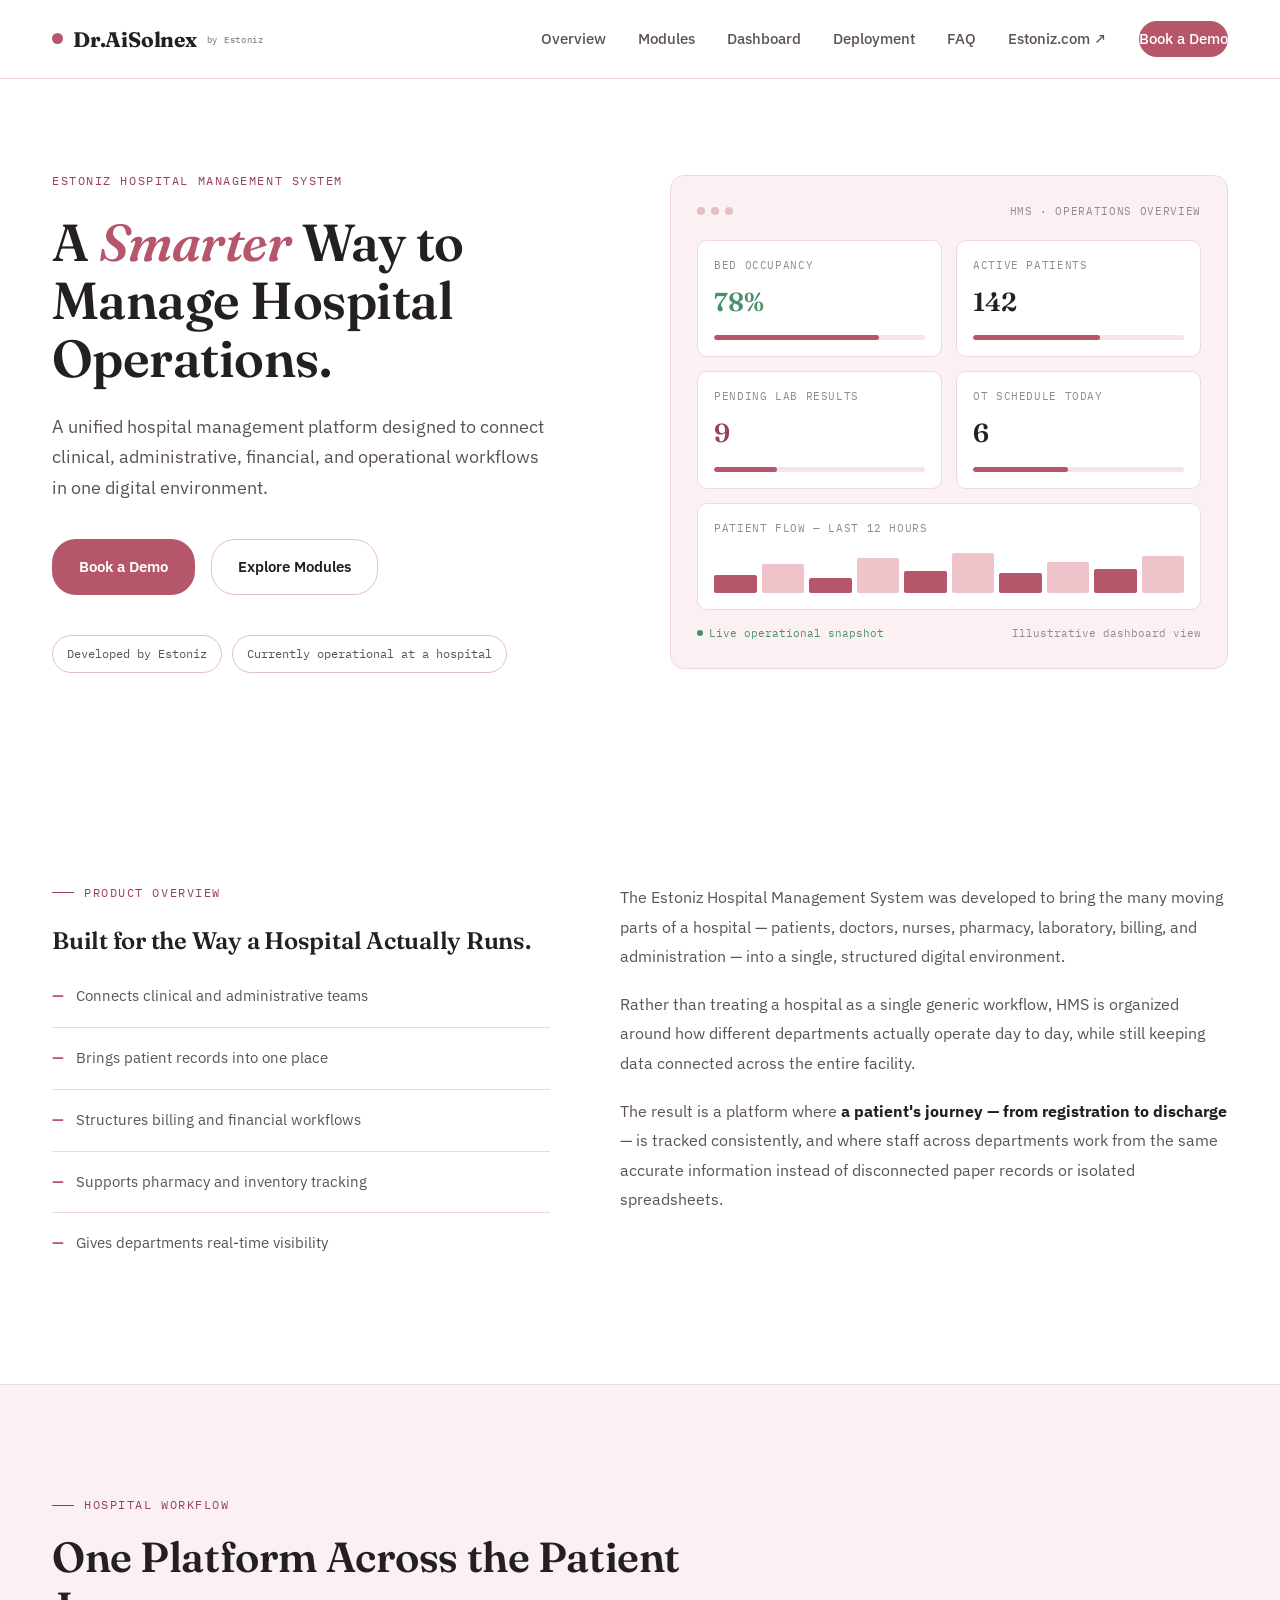
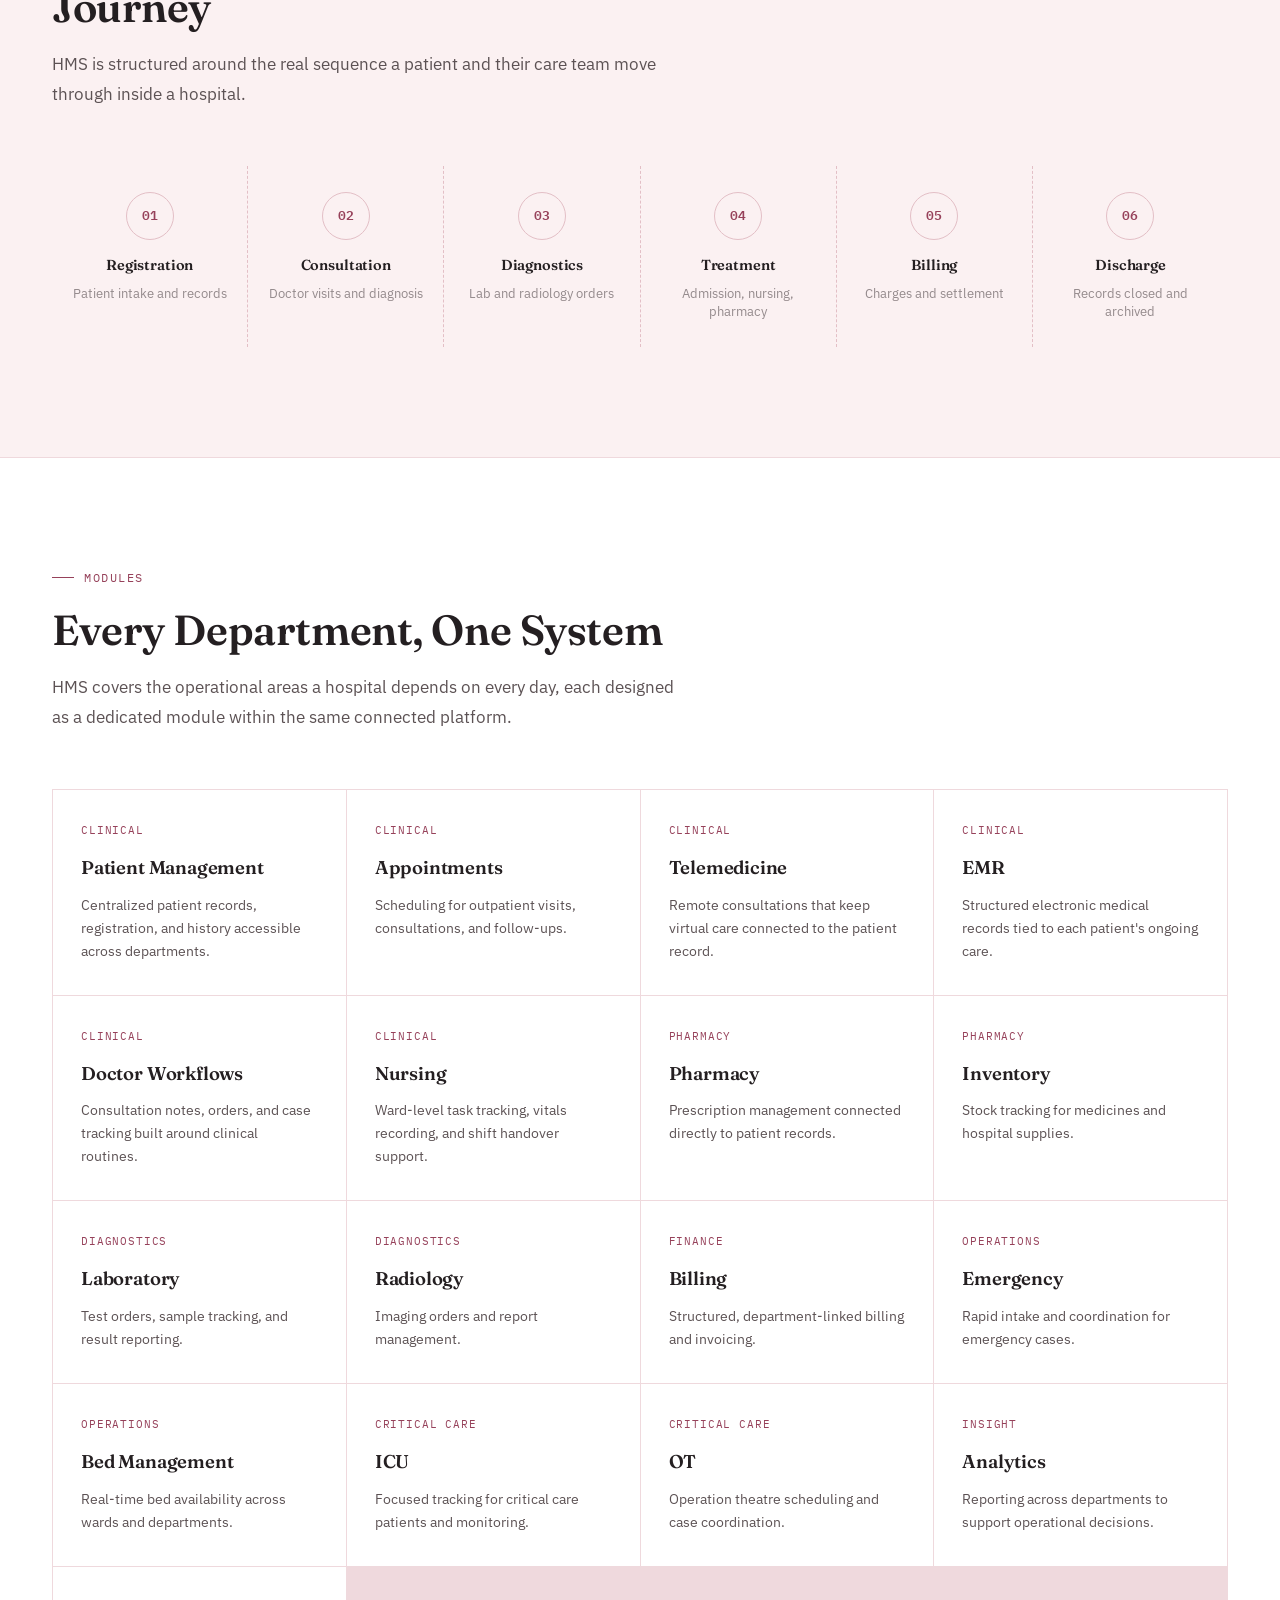
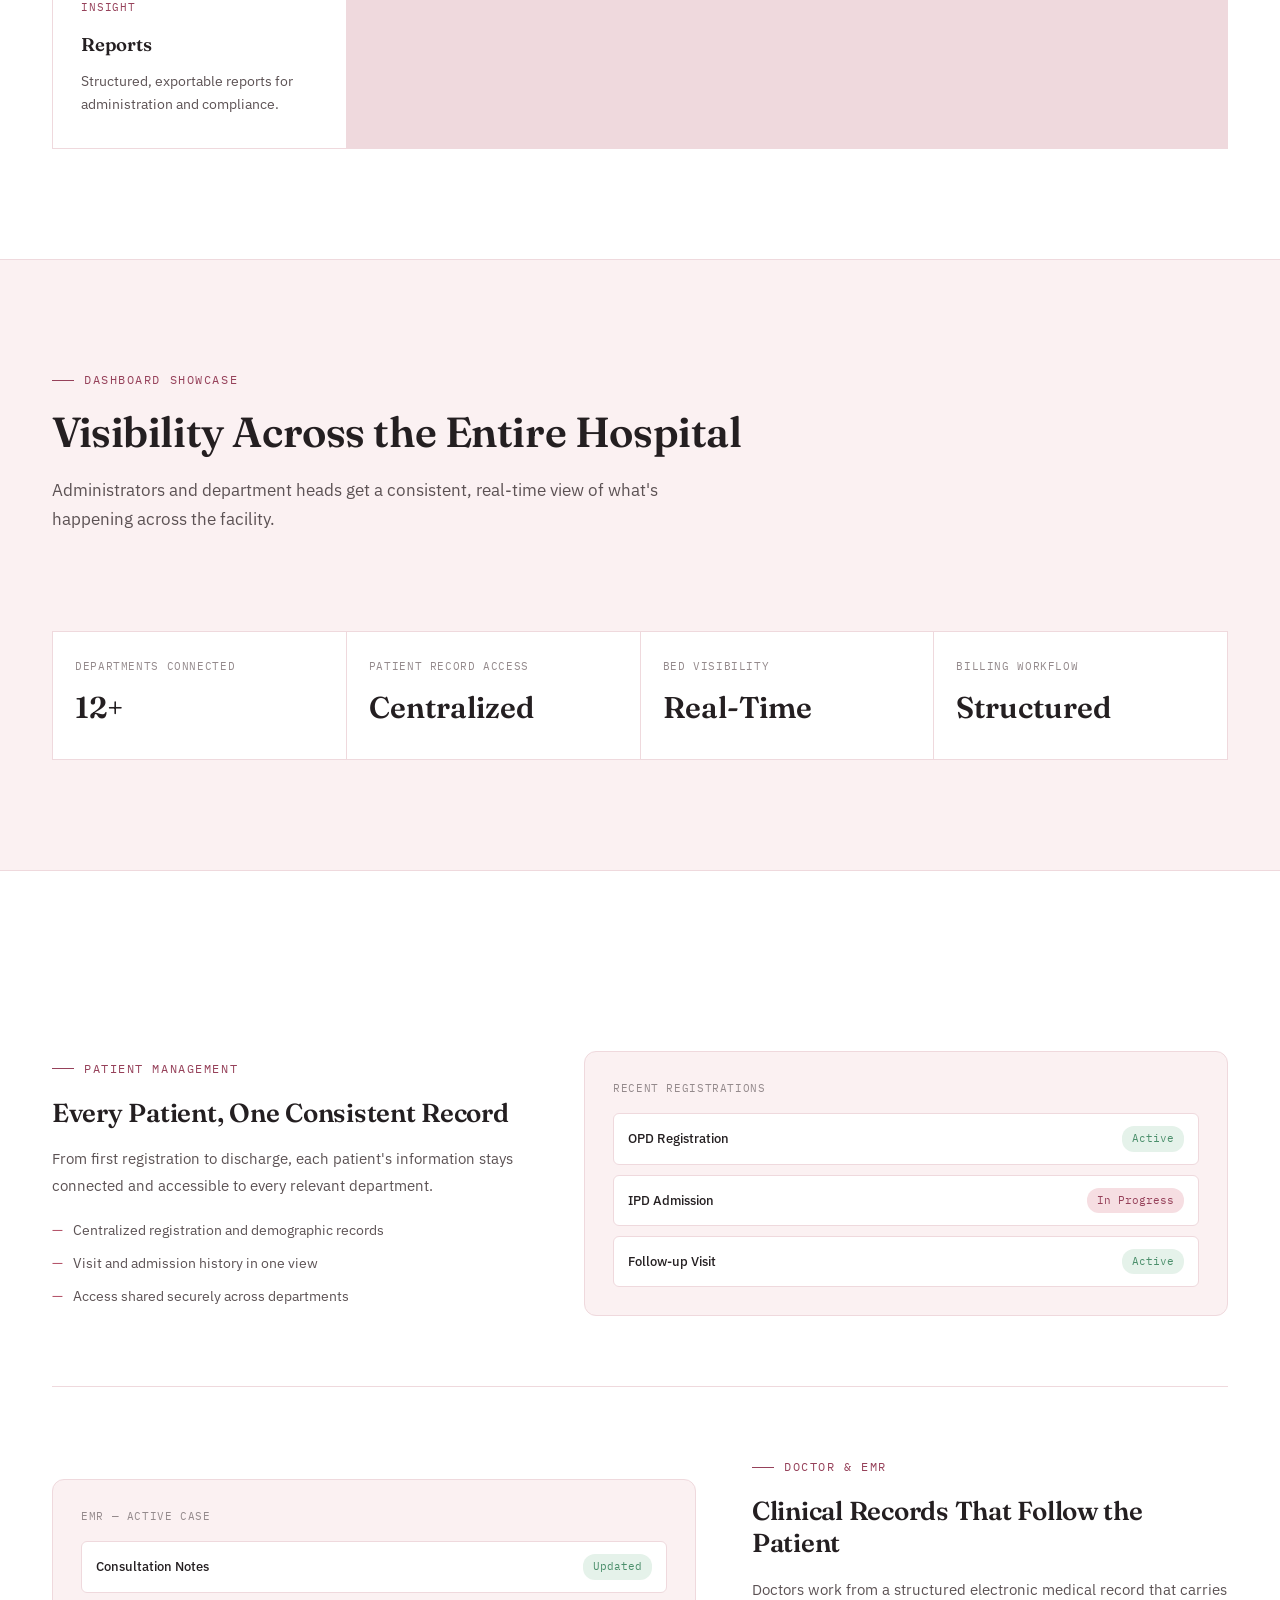
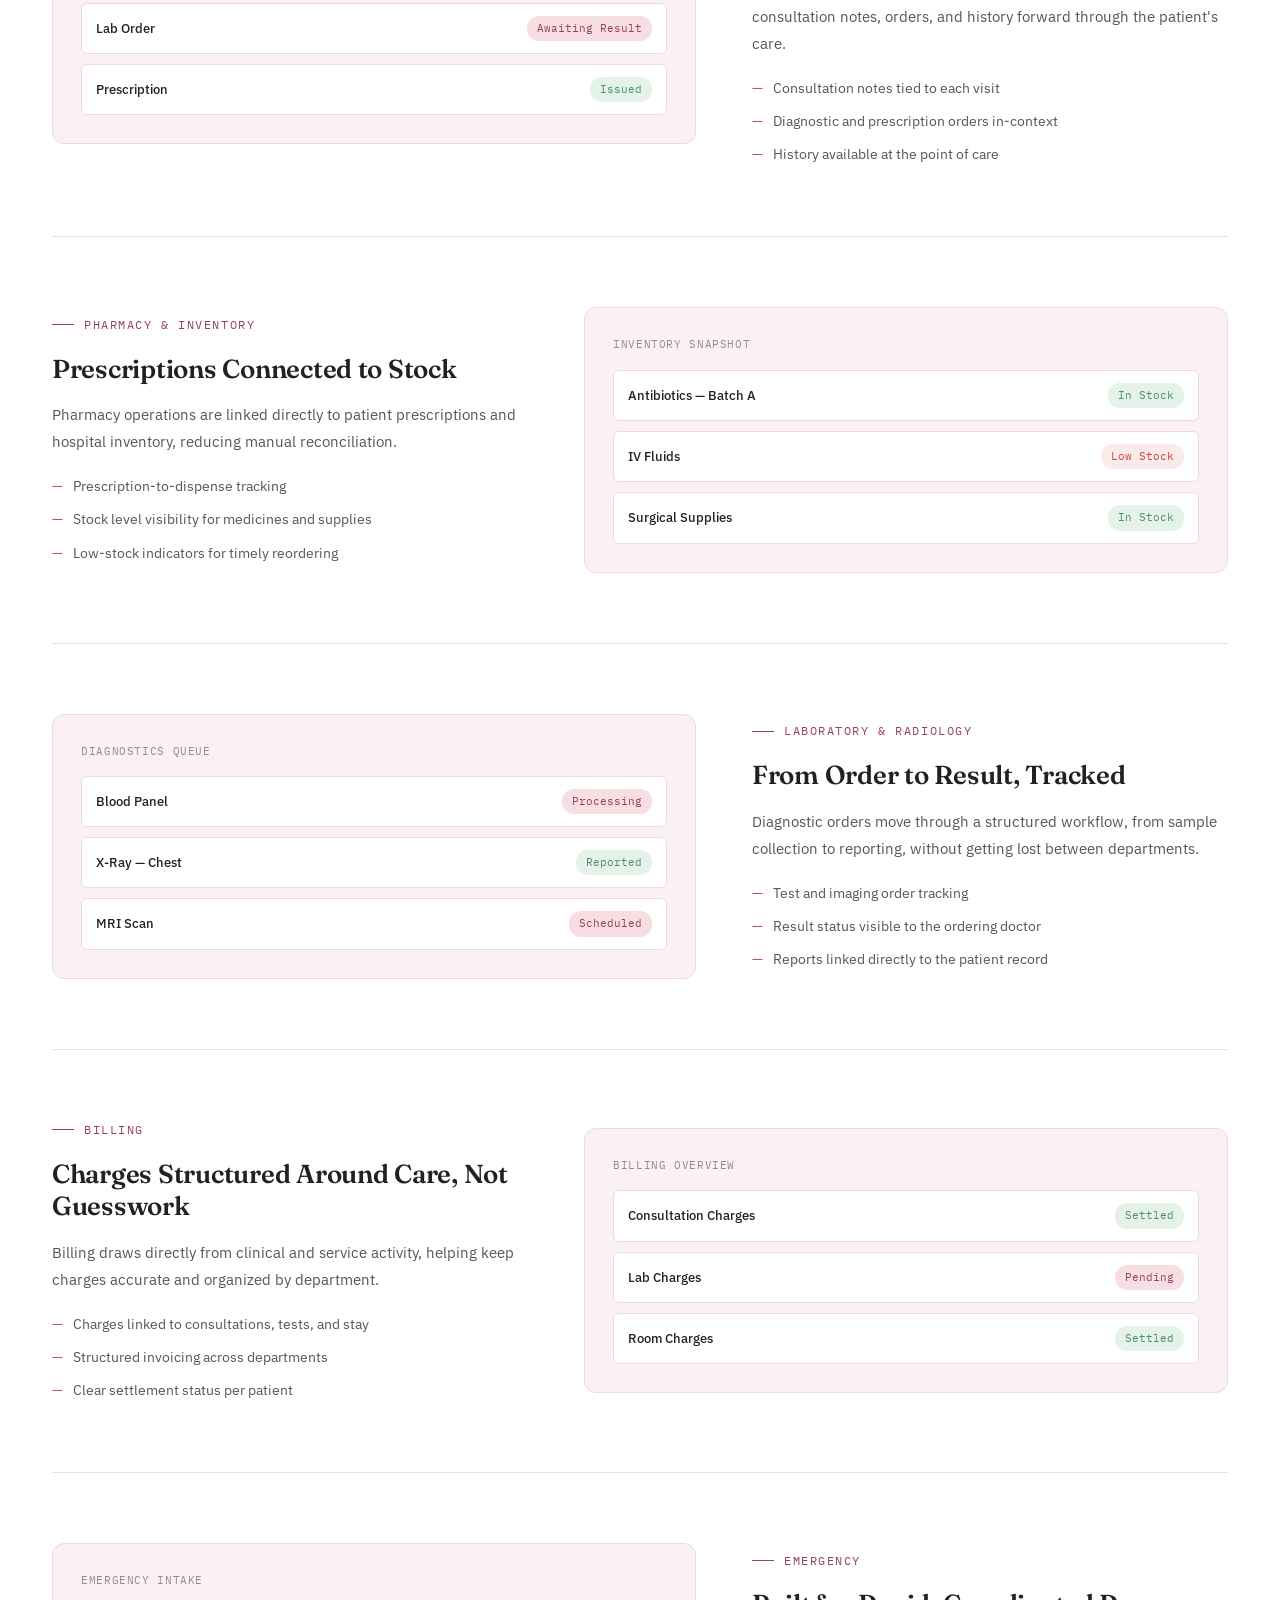
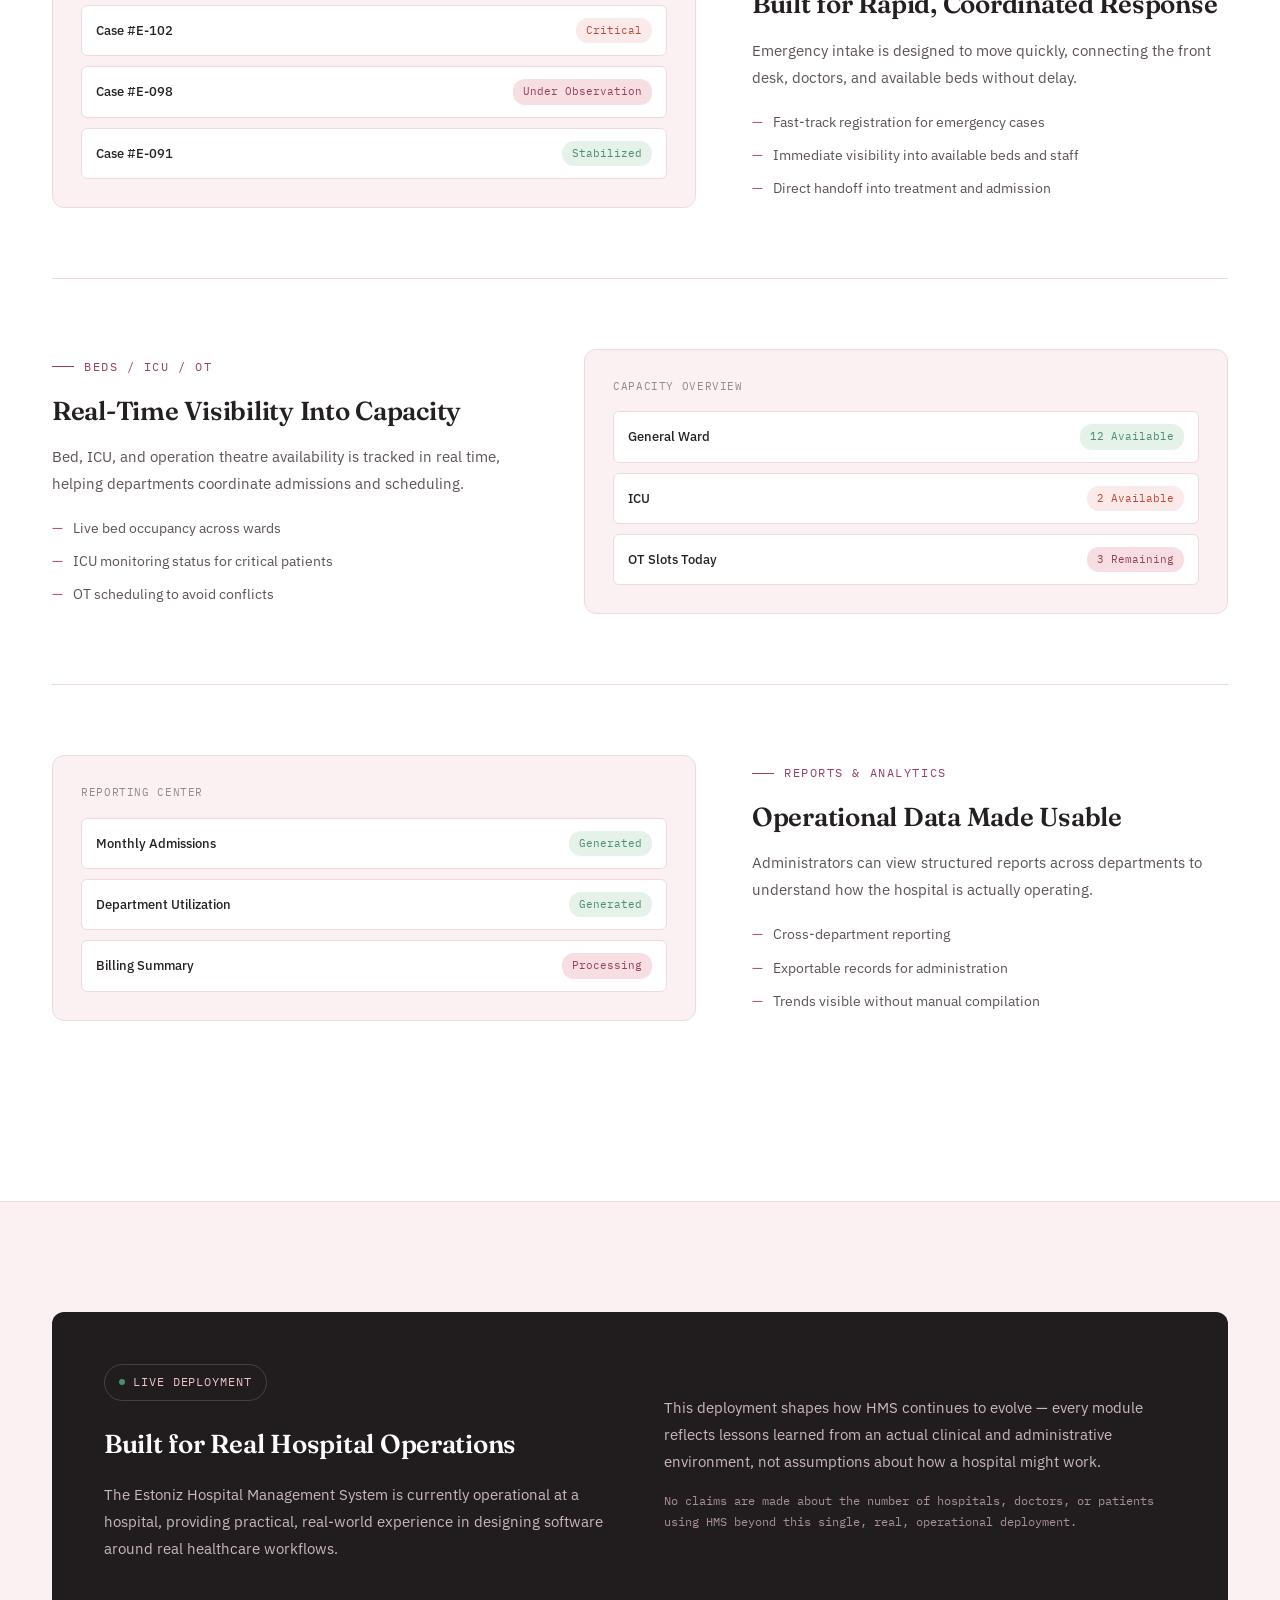
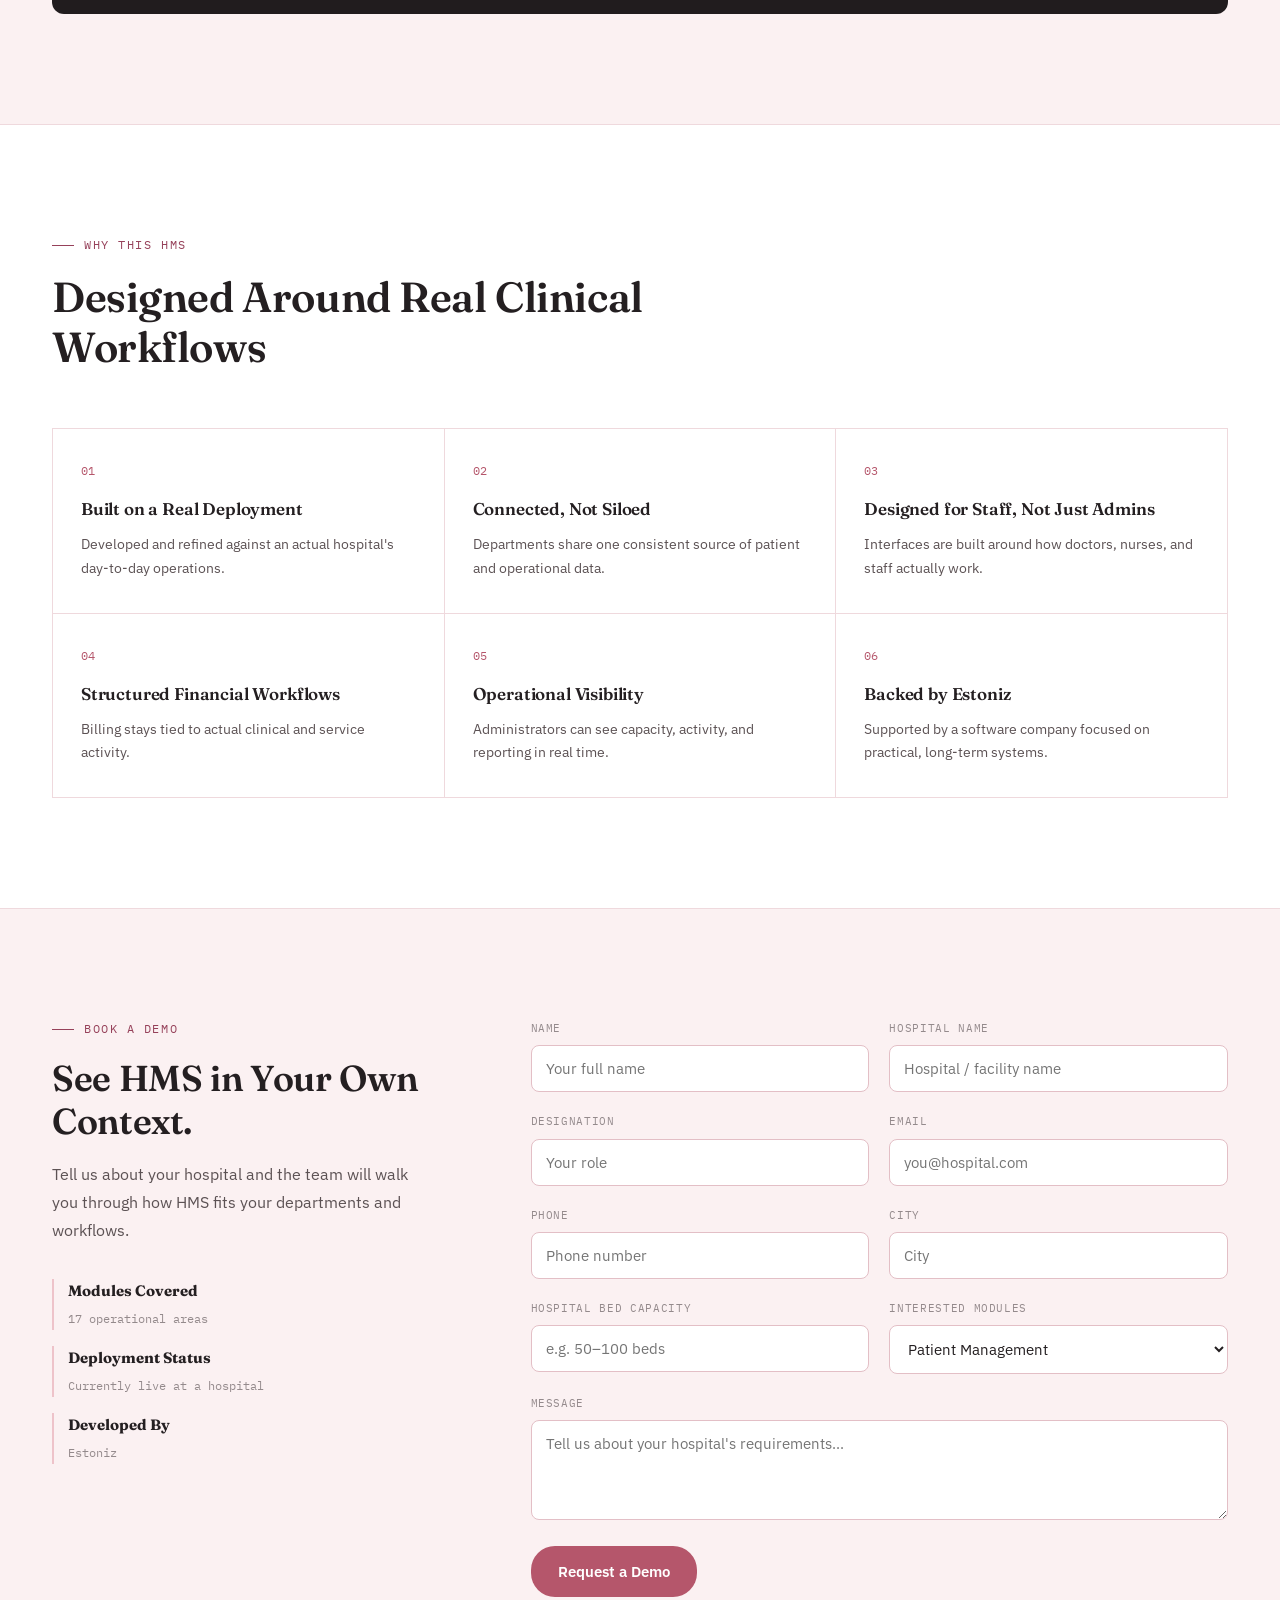
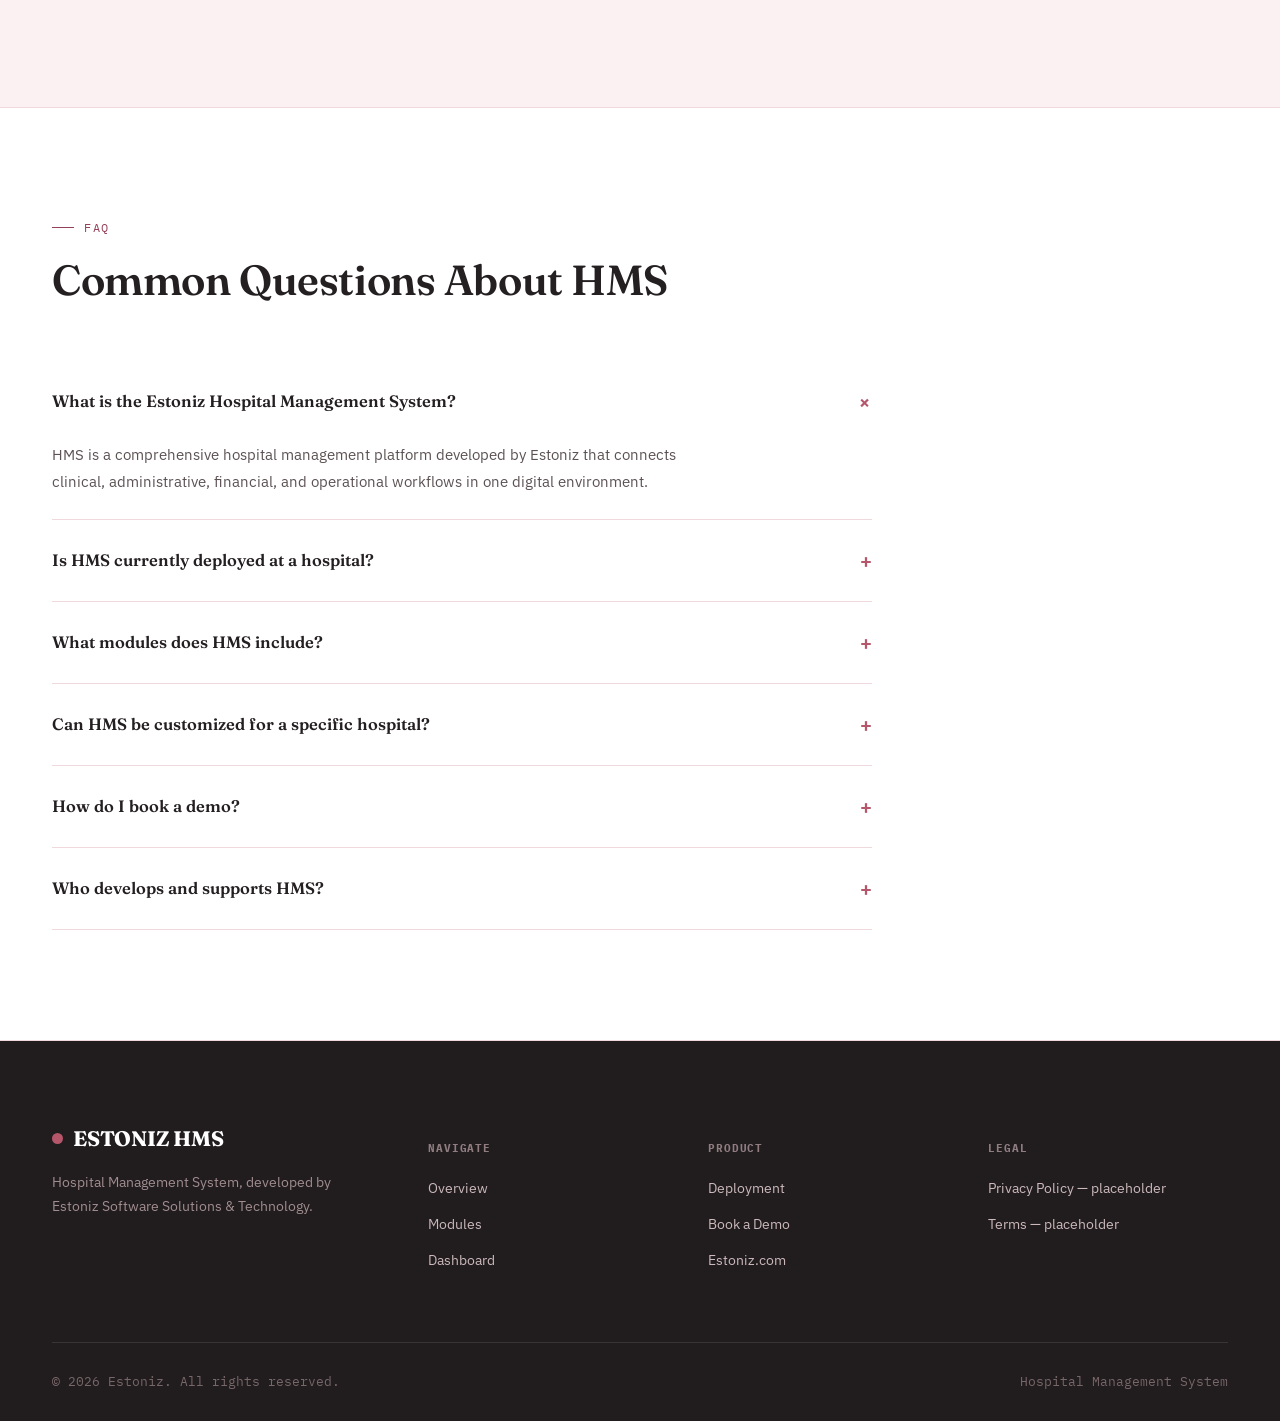
==== commit cbbfe353: "Update title and logo in index.html" ====
--- a/hms/index.html
+++ b/hms/index.html
@@ -3,7 +3,7 @@
 <head>
 <meta charset="UTF-8">
 <meta name="viewport" content="width=device-width, initial-scale=1.0">
-<title>Estoniz HMS — Hospital Management System</title>
+<title> Dr.AiSolnex — Hospital Management System</title>
 <meta name="description" content="A unified hospital management platform designed to connect clinical, administrative, financial, and operational workflows in one digital environment.">
 <link rel="stylesheet" href="css/hms-style.css">
 </head>
@@ -11,7 +11,7 @@
 
 <header class="site-header">
   <div class="wrap nav">
-    <a href="#top" class="logo"><span class="logo-mark"></span>ESTONIZ HMS<small>by Estoniz</small></a>
+    <a href="#top" class="logo"><span class="logo-mark"></span>Dr.AiSolnex<small>by Estoniz</small></a>
     <nav class="nav-links" id="navLinks">
       <a href="#top">Overview</a>
       <a href="#modules">Modules</a>
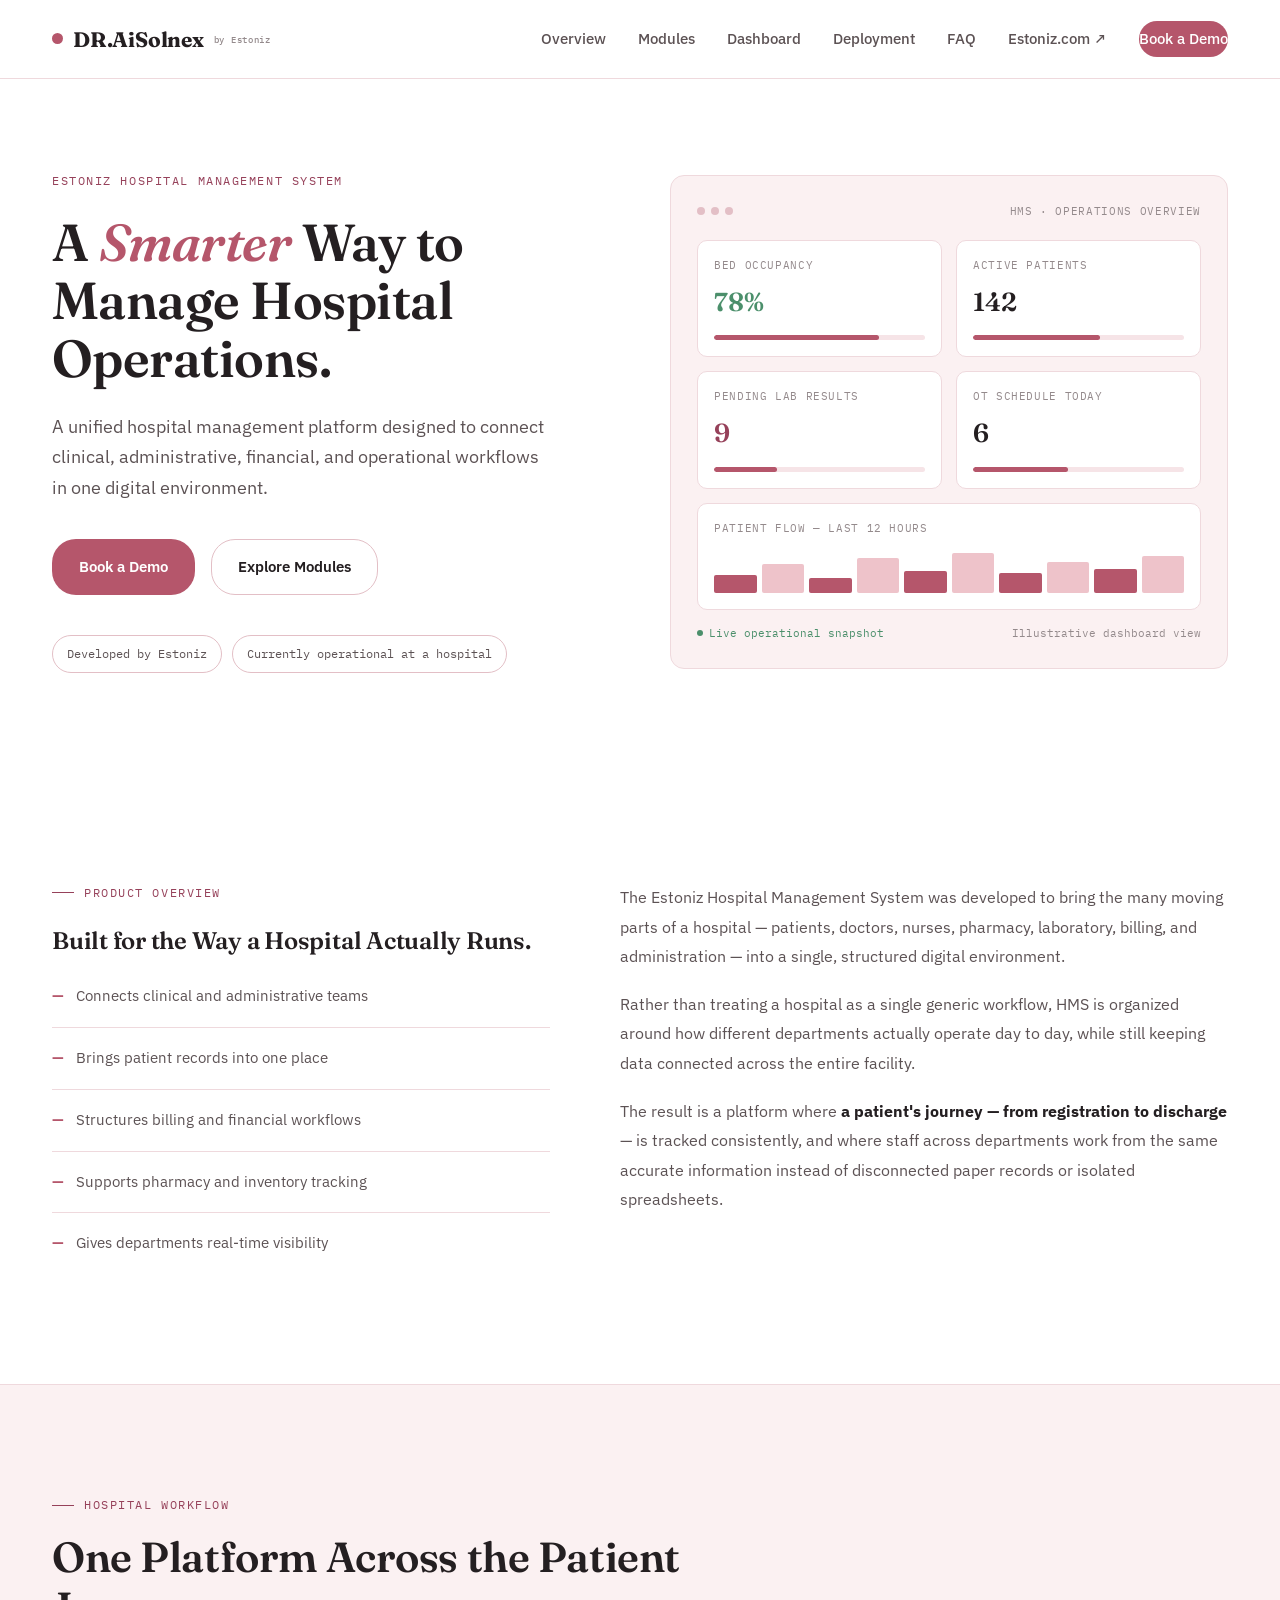
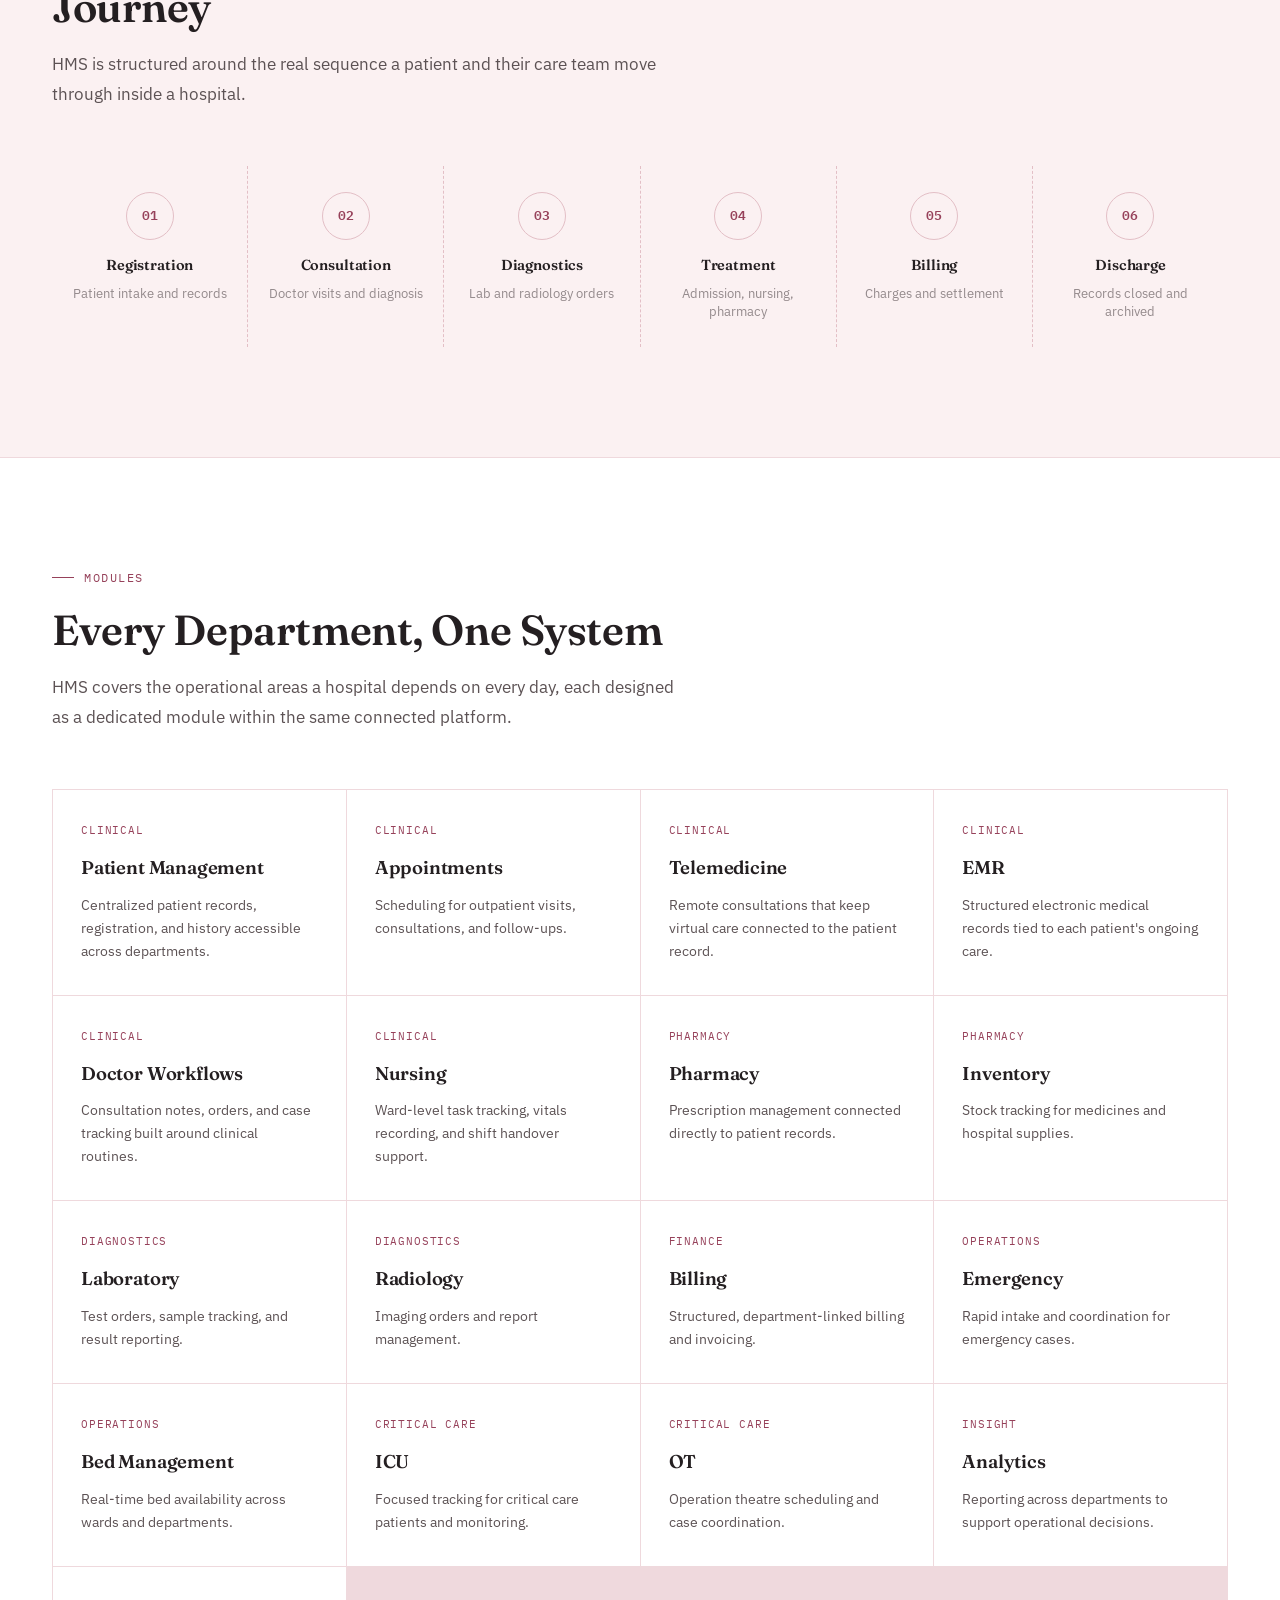
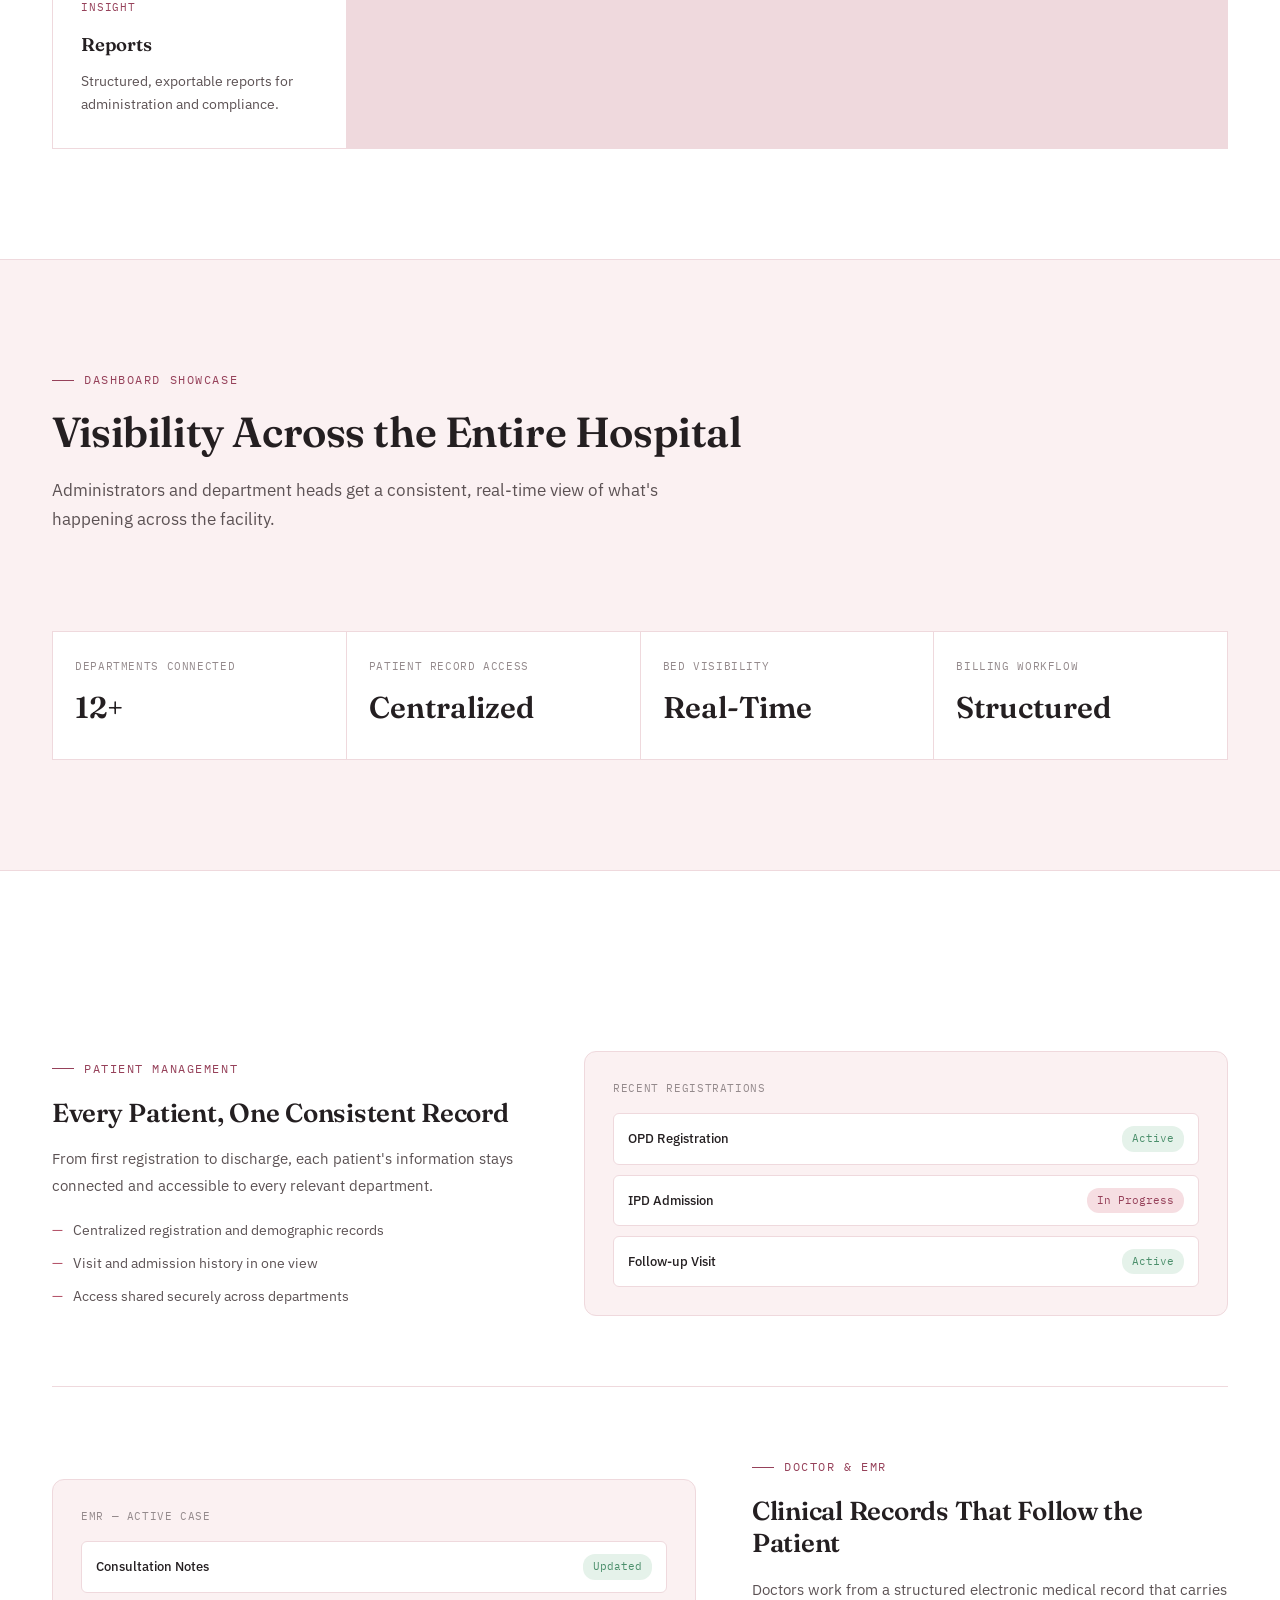
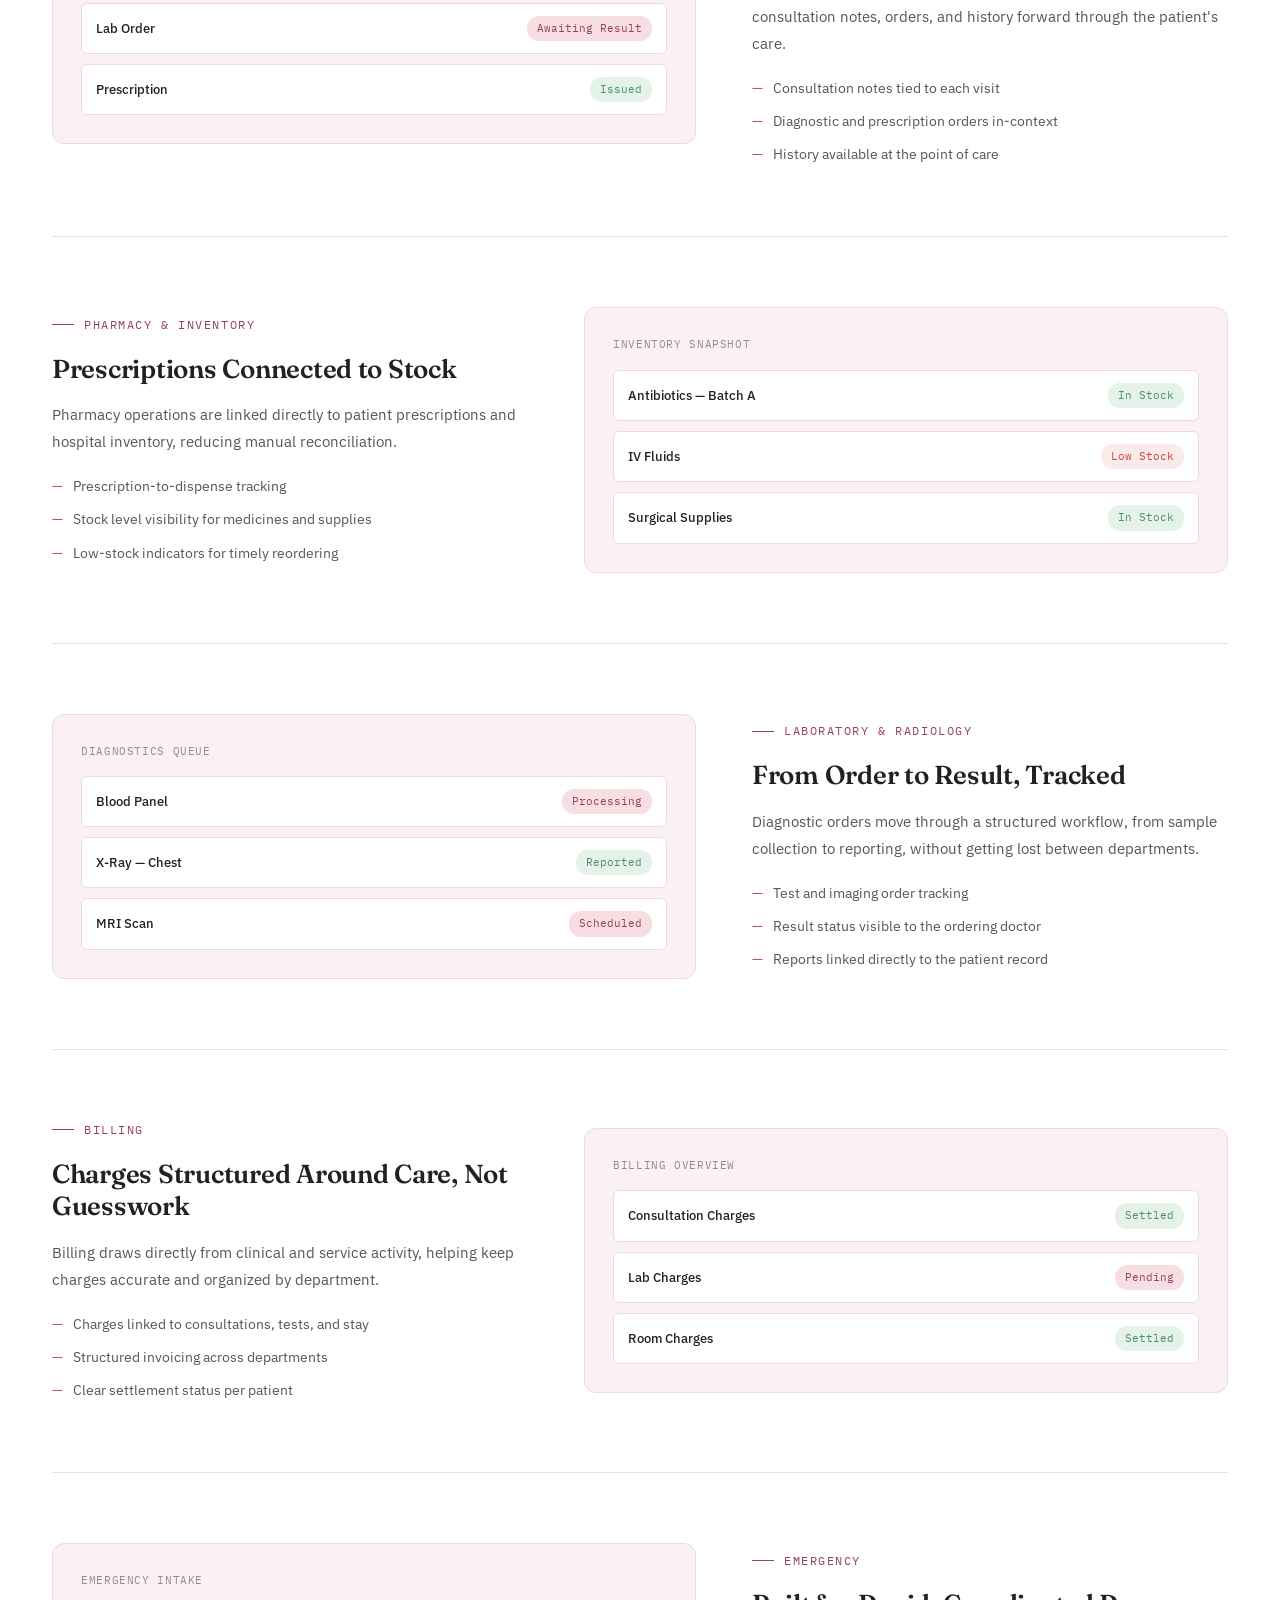
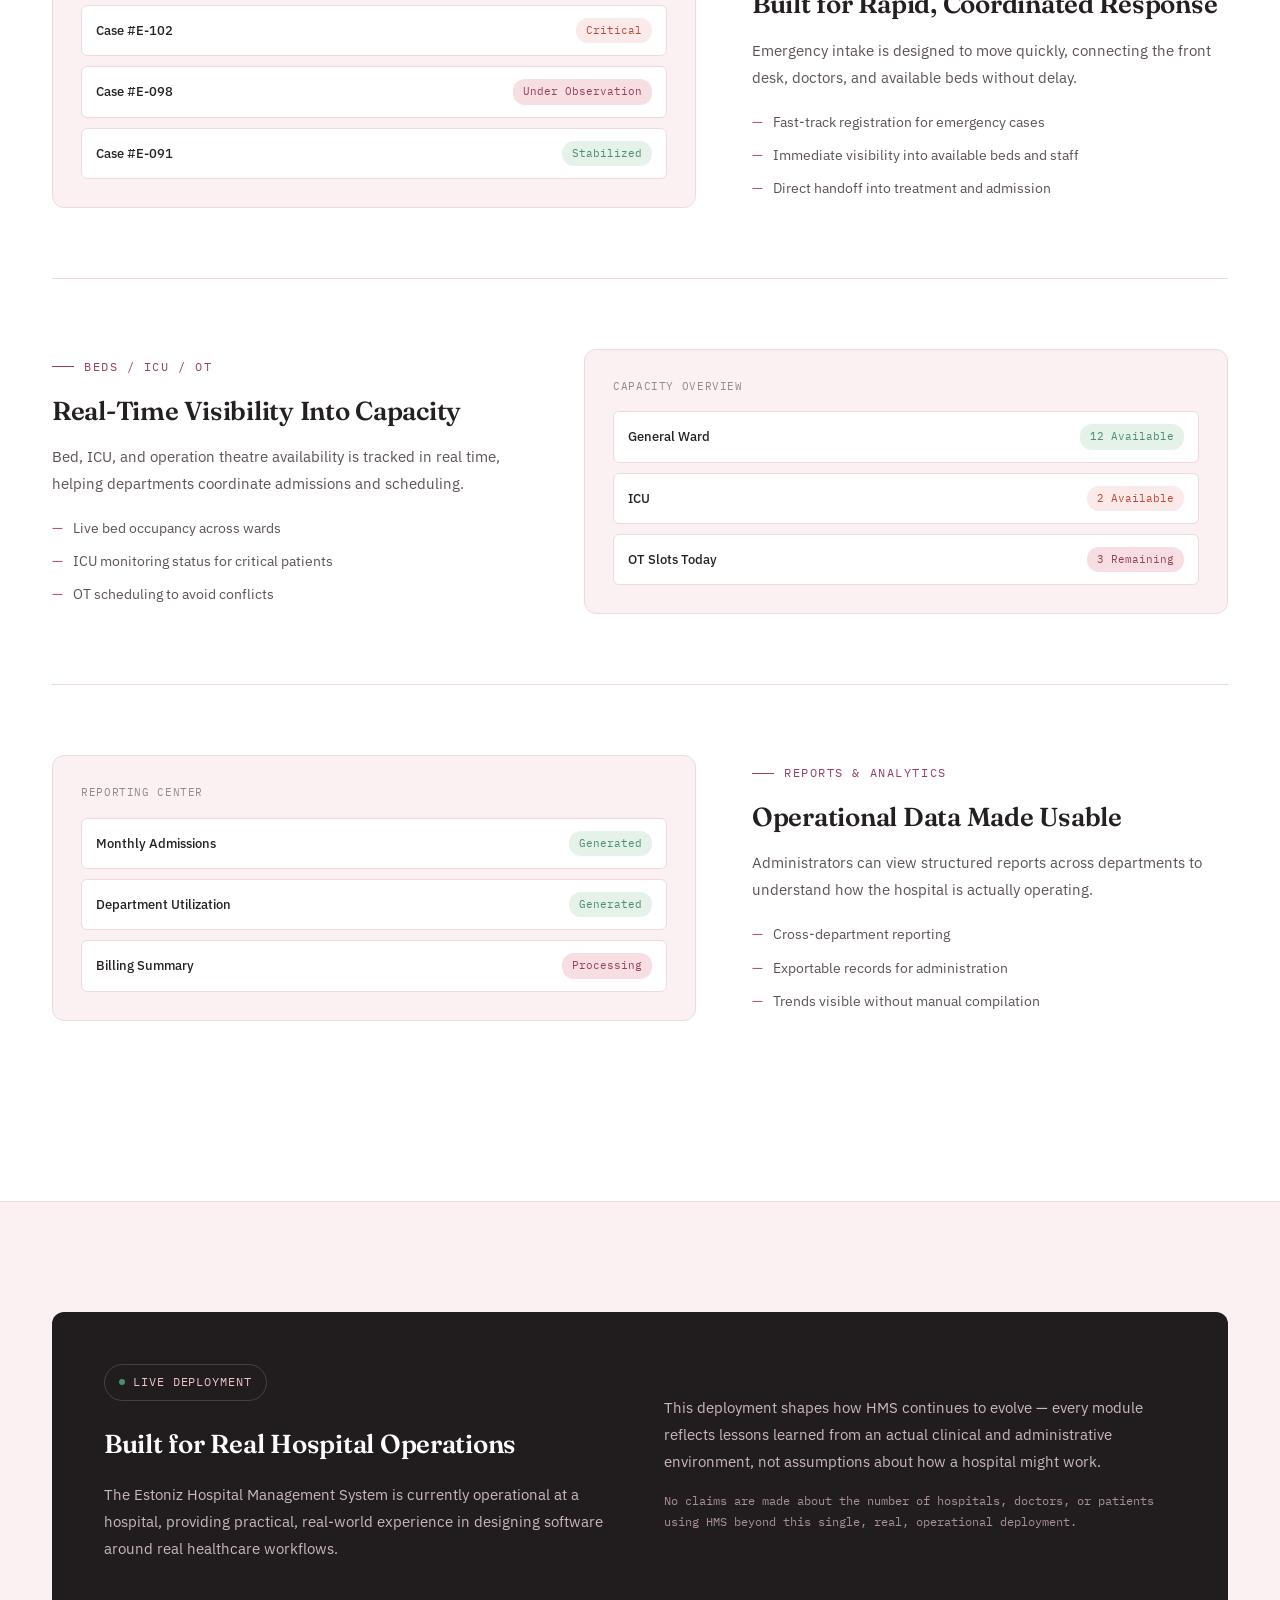
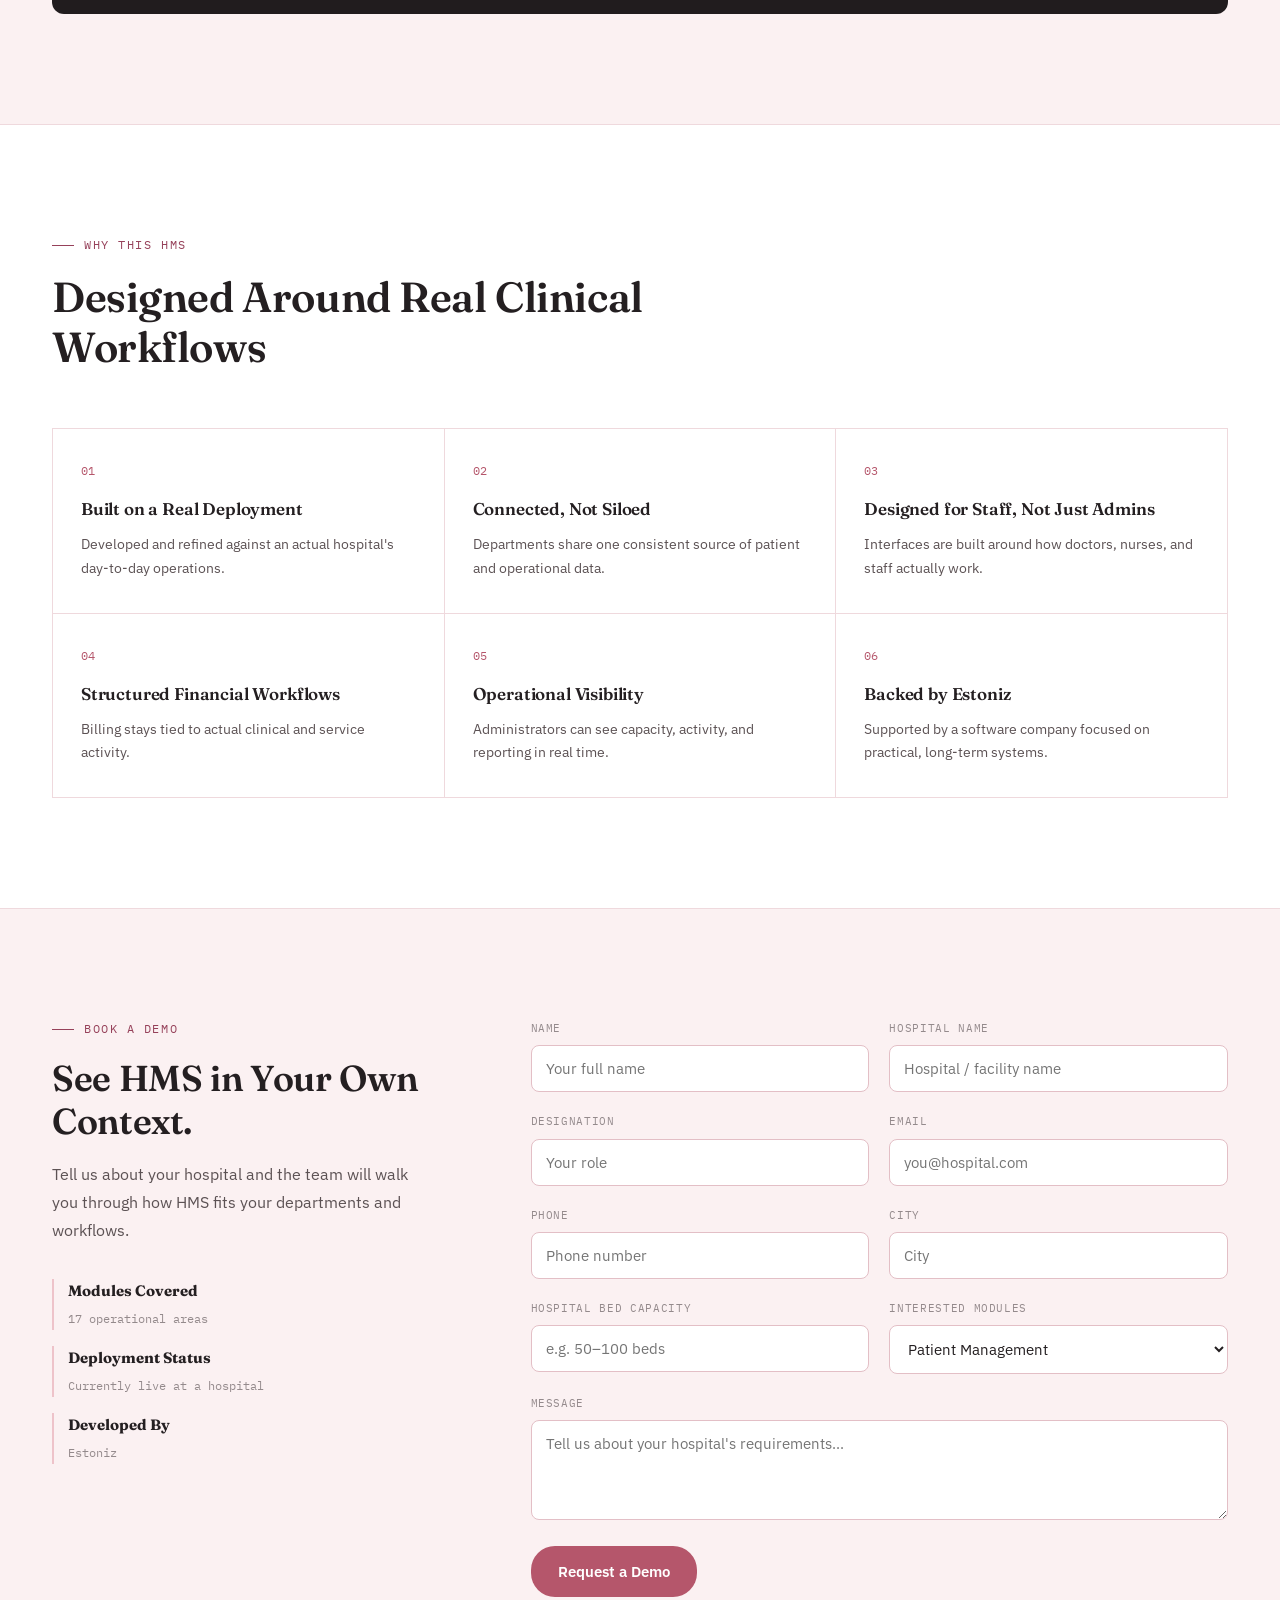
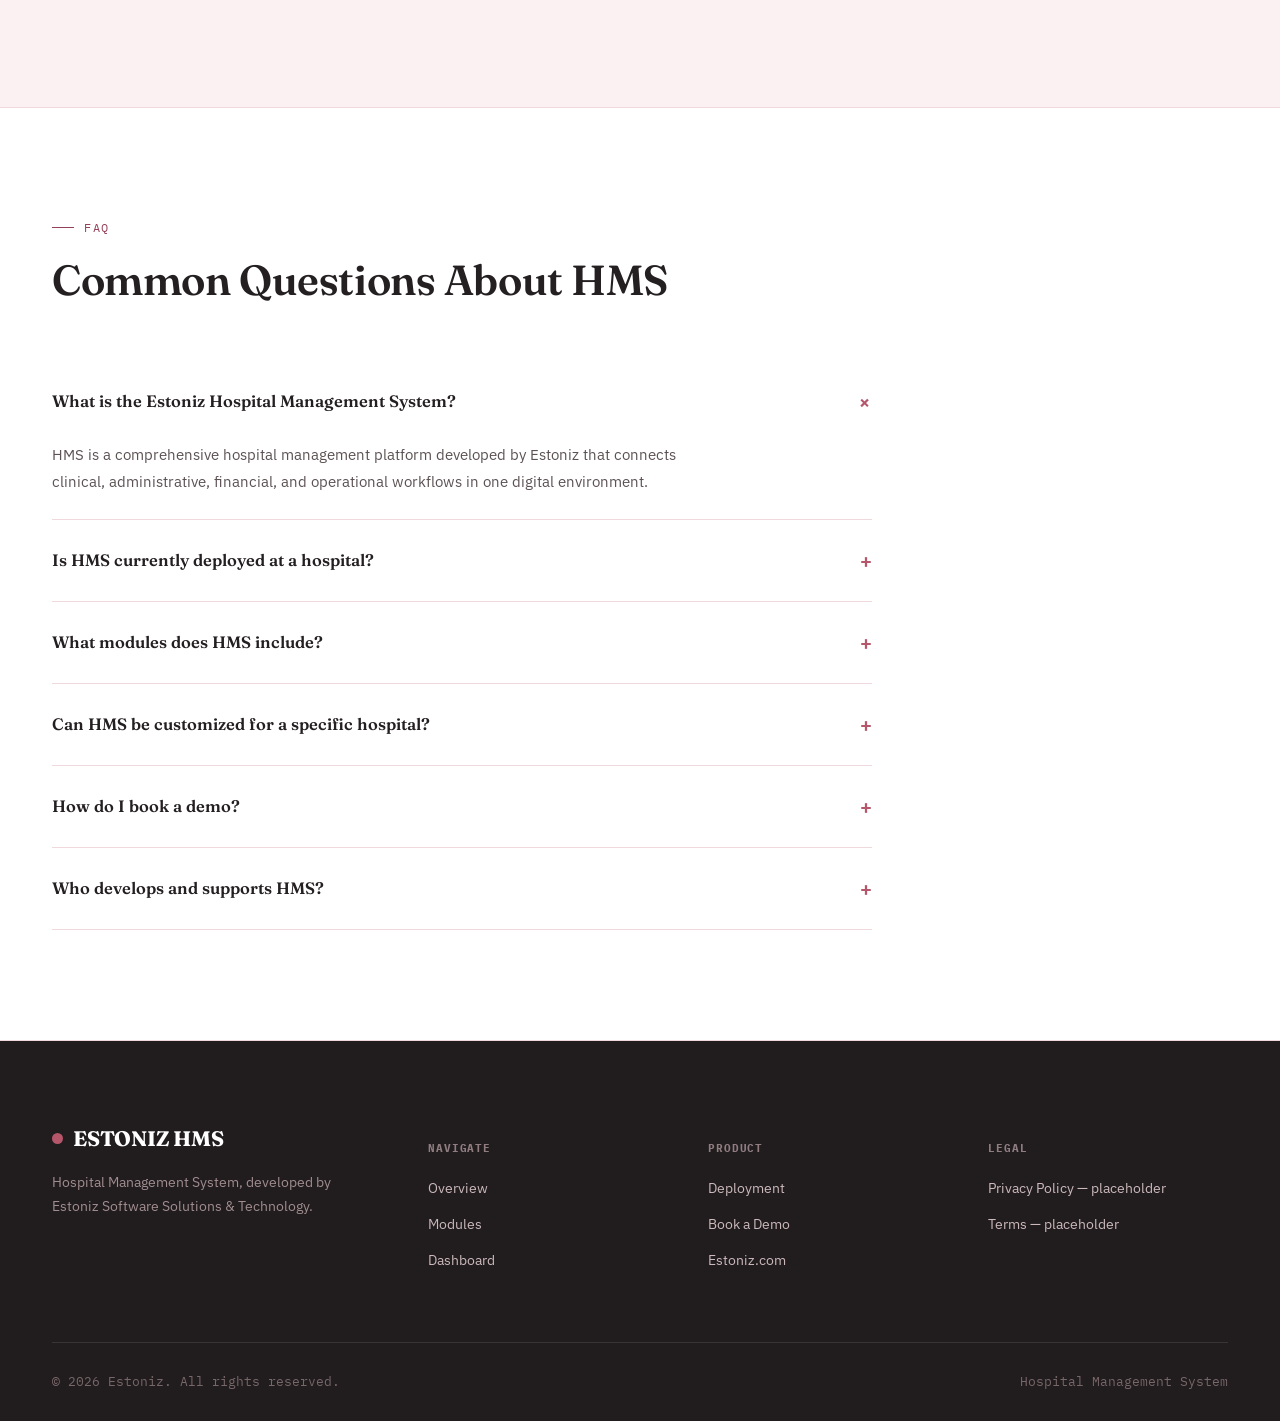
==== commit ec89b915: "Update logo text from 'Dr.AiSolnex' to 'DR.AiSolnex'" ====
--- a/hms/index.html
+++ b/hms/index.html
@@ -11,7 +11,7 @@
 
 <header class="site-header">
   <div class="wrap nav">
-    <a href="#top" class="logo"><span class="logo-mark"></span>Dr.AiSolnex<small>by Estoniz</small></a>
+    <a href="#top" class="logo"><span class="logo-mark"></span>DR.AiSolnex<small>by Estoniz</small></a>
     <nav class="nav-links" id="navLinks">
       <a href="#top">Overview</a>
       <a href="#modules">Modules</a>
